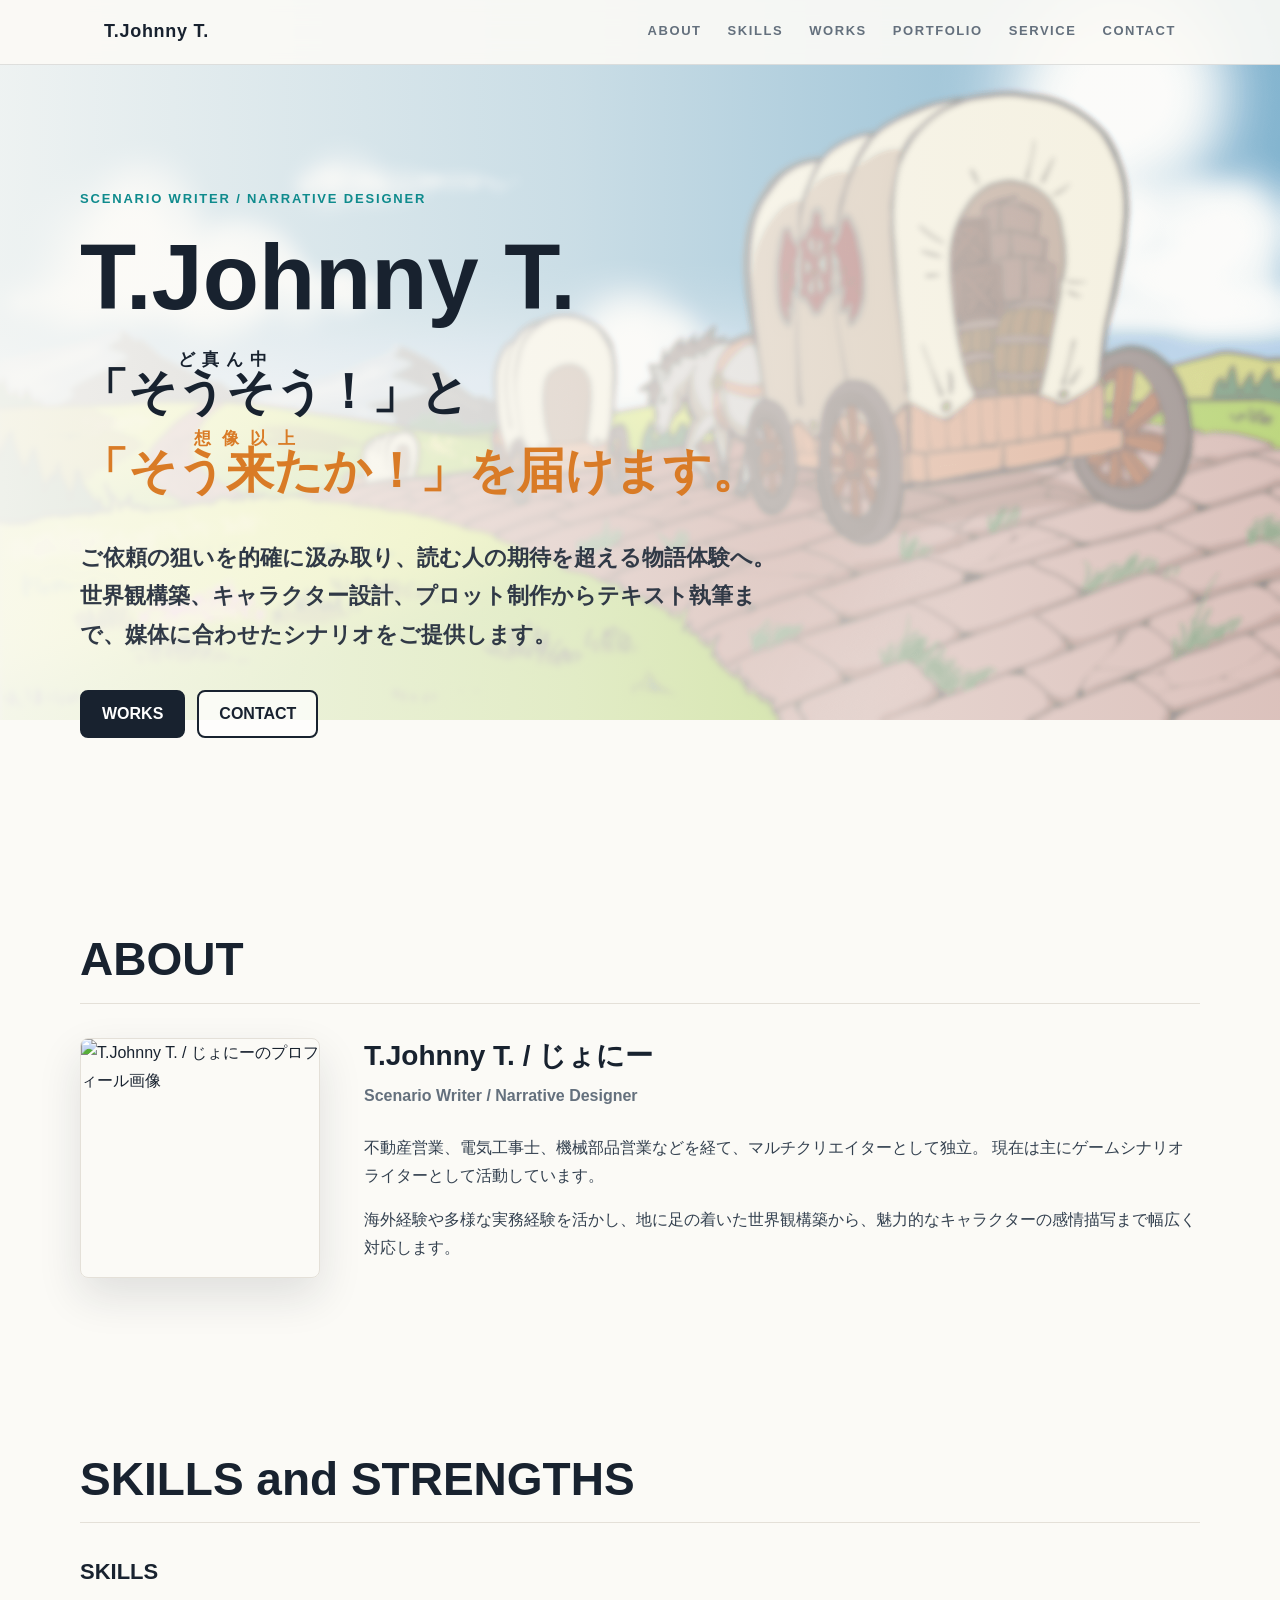
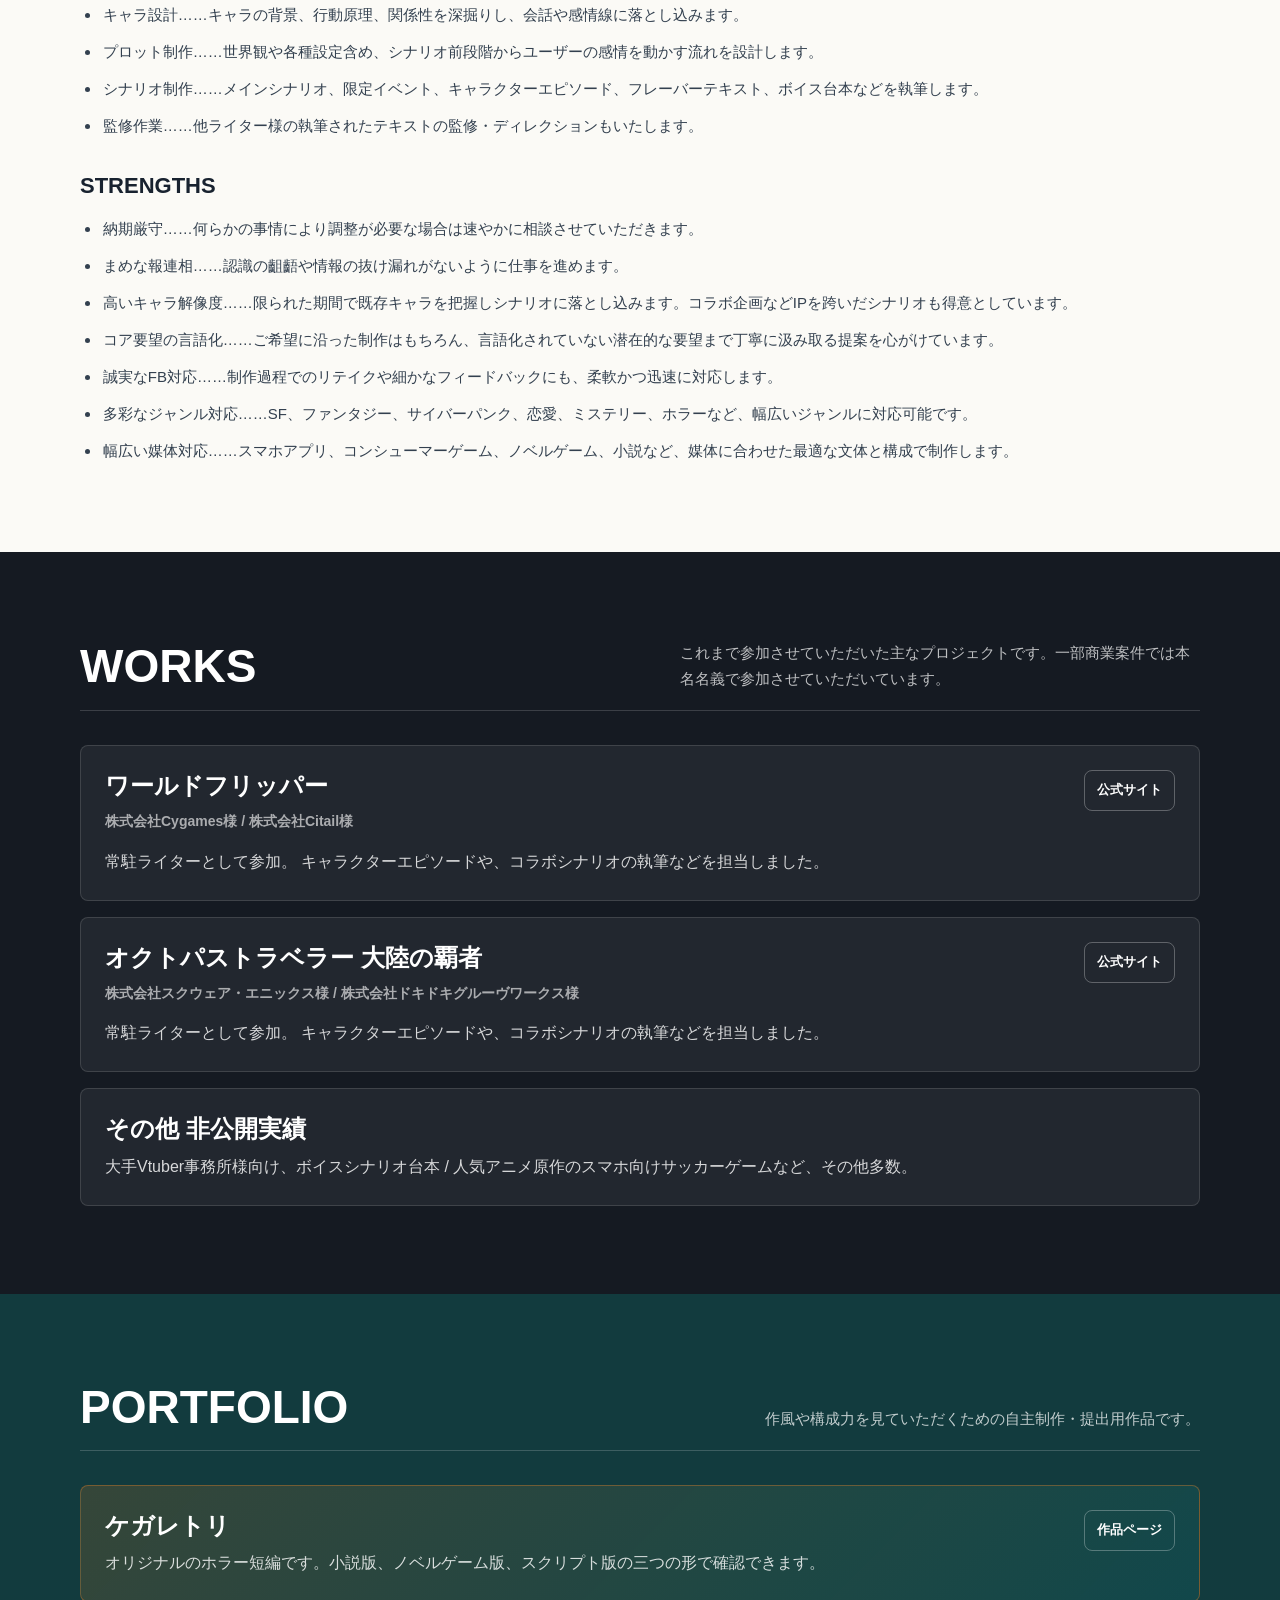
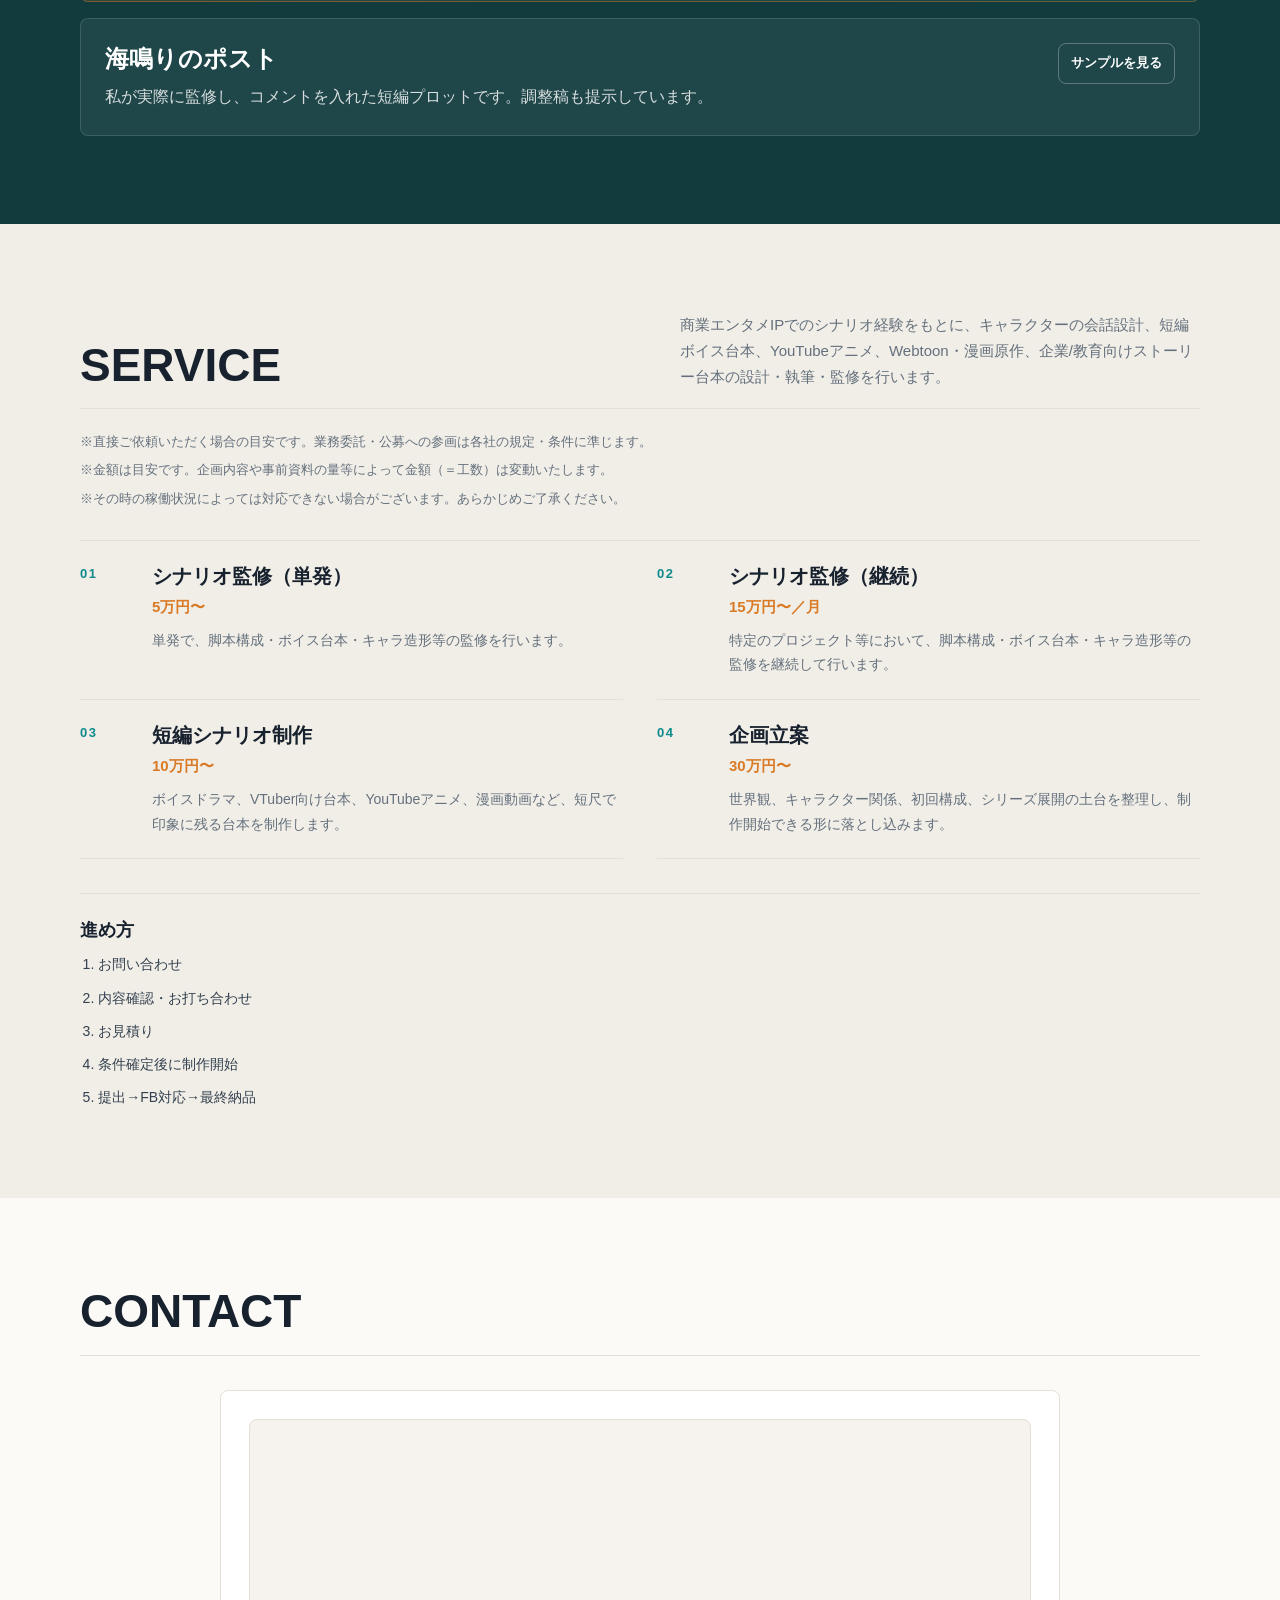
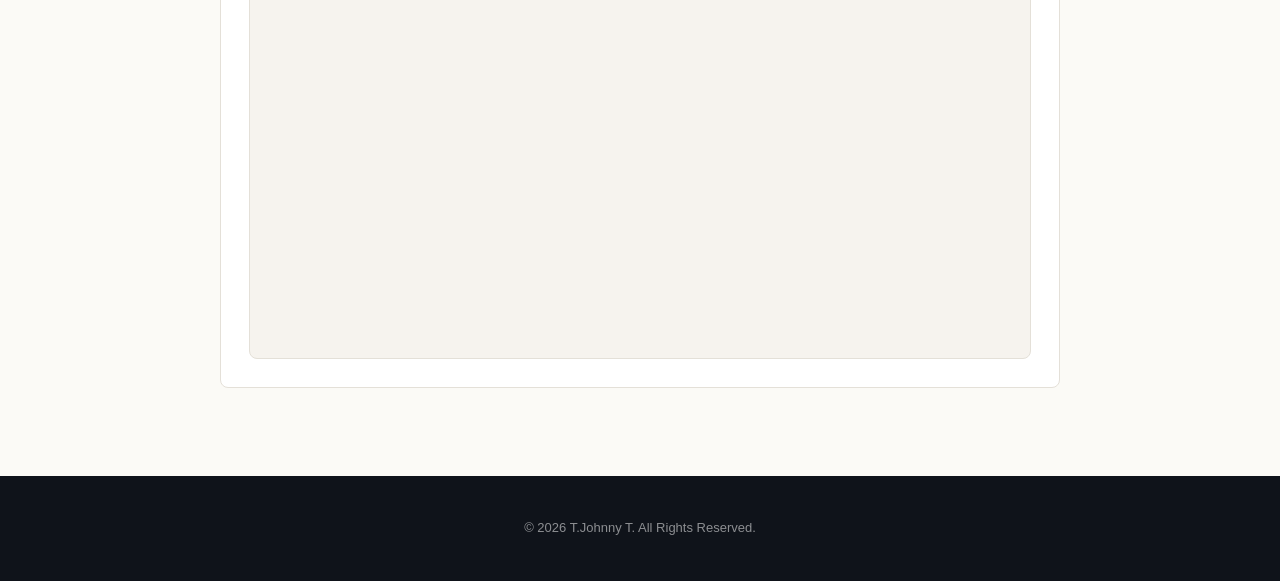
==== index.html @ d8bee116 "SERVICEに直接依頼向け価格である旨の注記を追加 Co-Authored-By: Claude Fable 5 <noreply@anthropic.com>" ====
<!DOCTYPE html>
<html lang="ja">
<head>
  <meta charset="UTF-8">
  <meta name="viewport" content="width=device-width, initial-scale=1.0">
  <meta name="description" content="T.Johnny T. / じょにーのシナリオ・物語制作ポートフォリオ。世界観構築、キャラクター設計、プロット制作からテキスト執筆まで、媒体に合わせたシナリオをご提供します。">
  <meta property="og:title" content="T.Johnny T. | Scenario & Story Portfolio">
  <meta property="og:description" content="世界観構築、キャラクター設計、プロット制作からテキスト執筆まで、媒体に合わせたシナリオをご提供します。">
  <meta property="og:type" content="website">
  <meta property="og:url" content="https://tak-johnny-t.github.io/my-portfolio/">
  <meta property="og:image" content="https://tak-johnny-t.github.io/my-portfolio/heroimage.png">
  <meta property="og:site_name" content="T.Johnny T. | Scenario & Story Portfolio">
  <meta name="twitter:card" content="summary_large_image">
  <title>T.Johnny T. | Scenario & Story Portfolio</title>
  <style>
    :root {
      --ink: #18222f;
      --muted: #64707d;
      --paper: #fbfaf6;
      --white: #ffffff;
      --amber: #d97b26;
      --teal: #0f8b8d;
      --line: #e4e0d8;
      --night: #151a22;
    }

    * {
      box-sizing: border-box;
    }

    html {
      scroll-behavior: smooth;
    }

    body {
      margin: 0;
      color: var(--ink);
      background: var(--paper);
      font-family: "Noto Sans JP", "Hiragino Kaku Gothic ProN", Meiryo, sans-serif;
      line-height: 1.75;
    }

    a {
      color: inherit;
      text-decoration: none;
    }

    img {
      max-width: 100%;
      display: block;
    }

    .site-header {
      position: fixed;
      inset: 0 0 auto;
      z-index: 20;
      background: rgba(251, 250, 246, .92);
      border-bottom: 1px solid rgba(24, 34, 47, .12);
      backdrop-filter: blur(12px);
    }

    .nav {
      max-width: 1120px;
      margin: 0 auto;
      padding: 16px 24px;
      display: flex;
      align-items: center;
      justify-content: space-between;
      gap: 24px;
    }

    .brand {
      font-weight: 800;
      letter-spacing: .04em;
      font-size: 18px;
    }

    .nav-links {
      display: flex;
      gap: 26px;
      font-size: 13px;
      font-weight: 800;
      letter-spacing: .12em;
    }

    .nav-links a {
      color: var(--muted);
    }

    .nav-links a:hover {
      color: var(--amber);
    }

    .hero {
      min-height: 94vh;
      display: flex;
      align-items: flex-end;
      justify-content: flex-start;
      position: relative;
      overflow: hidden;
      padding: 112px 24px clamp(72px, 12vh, 128px);
      background:
        linear-gradient(90deg, rgba(251, 250, 246, .94) 0%, rgba(251, 250, 246, .78) 45%, rgba(251, 250, 246, .46) 100%),
        url("hero-stonebreaker.png") center top / 100% auto no-repeat;
    }

    .hero::after {
      content: "";
      position: absolute;
      inset: auto 0 0;
      height: 90px;
      background: linear-gradient(180deg, rgba(251, 250, 246, 0), var(--paper));
    }

    .hero-inner {
      width: min(1120px, 100%);
      margin: 0 auto;
      z-index: 1;
    }

    .eyebrow {
      margin: 0 0 18px;
      color: var(--teal);
      font-weight: 800;
      letter-spacing: .14em;
      font-size: 13px;
      text-transform: uppercase;
    }

    h1 {
      margin: 0;
      max-width: 840px;
      font-size: clamp(42px, 8vw, 92px);
      line-height: 1.05;
      letter-spacing: 0;
      font-weight: 900;
    }

    .hero-catch {
      max-width: 900px;
      margin: 26px 0 0;
      font-size: clamp(26px, 4vw, 48px);
      line-height: 1.65;
      font-weight: 900;
      color: var(--ink);
    }

    .hero-catch .accent {
      color: var(--amber);
    }

    ruby {
      ruby-align: center;
    }

    rt {
      font-size: .35em;
      font-weight: 900;
      transform: translateY(-0.05em);
      letter-spacing: .42em;
      color: inherit;
    }

    .hero-catch .accent rt {
      letter-spacing: .66em;
    }
    .hero-copy {
      max-width: 720px;
      margin: 28px 0 0;
      font-size: clamp(17px, 2.2vw, 22px);
      color: #303946;
      font-weight: 600;
    }

    .hero-actions {
      display: flex;
      flex-wrap: wrap;
      gap: 12px;
      margin-top: 36px;
    }

    .button {
      display: inline-flex;
      align-items: center;
      justify-content: center;
      min-height: 48px;
      padding: 12px 20px;
      border-radius: 8px;
      border: 2px solid var(--ink);
      font-weight: 800;
      line-height: 1.2;
    }

    .button.primary {
      background: var(--ink);
      color: var(--white);
    }

    .button.secondary {
      background: rgba(255, 255, 255, .72);
      color: var(--ink);
    }

    section {
      padding: 88px 24px;
    }

    .section-inner {
      max-width: 1120px;
      margin: 0 auto;
    }

    .section-heading {
      display: flex;
      align-items: end;
      justify-content: space-between;
      gap: 24px;
      margin-bottom: 34px;
      border-bottom: 1px solid var(--line);
      padding-bottom: 18px;
      position: relative;
    }
h2 {
      margin: 0;
      font-size: clamp(30px, 4vw, 46px);
      line-height: 1.1;
      letter-spacing: 0;
      font-weight: 900;
    }

    .section-note {
      margin: 0;
      color: var(--muted);
      max-width: 520px;
      font-size: 15px;
    }

    .about-layout {
      display: grid;
      grid-template-columns: 240px 1fr;
      gap: 44px;
      align-items: start;
    }

    .portrait {
      aspect-ratio: 1;
      border-radius: 8px;
      overflow: hidden;
      border: 1px solid var(--line);
      box-shadow: 0 18px 44px rgba(24, 34, 47, .12);
    }

    .profile-name {
      margin: 0 0 8px;
      font-size: 28px;
      line-height: 1.3;
      font-weight: 900;
    }

    .alias {
      margin: 0 0 24px;
      color: var(--muted);
      font-weight: 700;
    }

    .profile-text {
      display: grid;
      gap: 16px;
      color: #33404f;
    }

    .profile-text p {
      margin: 0;
    }

    .small-note {
      margin-top: 20px;
      padding-left: 14px;
      border-left: 3px solid var(--teal);
      color: var(--muted);
      font-size: 14px;
    }

    .strengths {
      margin-top: 0;
    }

    .strengths + .strengths {
      margin-top: 32px;
    }

    .strengths h3 {
      margin: 0 0 14px;
      font-size: 22px;
      line-height: 1.35;
      font-weight: 900;
    }

    .strengths-list {
      display: grid;
      gap: 10px;
      margin: 0;
      padding-left: 1.3em;
      list-style: disc;
      color: #33404f;
    }

    .strengths-list li {
      padding-left: 2px;
      font-size: 15px;
      line-height: 1.8;
    }

    .service {
      background: #f1eee7;
    }

    .service-notes {
      display: grid;
      gap: 6px;
      margin: -12px 0 30px;
      color: var(--muted);
      font-size: 13px;
      line-height: 1.7;
    }

    .service-notes p {
      margin: 0;
    }

    .service-menu {
      display: grid;
      grid-template-columns: repeat(2, minmax(0, 1fr));
      gap: 0 34px;
      border-top: 1px solid var(--line);
    }

    .service-item {
      display: grid;
      grid-template-columns: 54px minmax(0, 1fr);
      gap: 18px;
      padding: 22px 0;
      border-bottom: 1px solid var(--line);
    }

    .service-number {
      color: var(--teal);
      font-size: 13px;
      font-weight: 900;
      letter-spacing: .12em;
    }

    .service-item h3 {
      margin: 0 0 4px;
      font-size: 20px;
      line-height: 1.35;
      letter-spacing: 0;
    }

    .service-price {
      margin: 0 0 8px;
      color: var(--amber);
      font-size: 15px;
      font-weight: 900;
    }

    .service-item p:last-child {
      margin: 0;
      color: var(--muted);
      font-size: 14px;
      line-height: 1.75;
    }

    .service-flow-block {
      margin-top: 34px;
      border-top: 1px solid var(--line);
      padding-top: 24px;
    }

    .service-flow-block h3 {
      margin: 0 0 10px;
      font-size: 18px;
      line-height: 1.35;
    }

    .service-flow {
      display: grid;
      gap: 8px;
      margin: 0;
      padding-left: 1.3em;
      color: #33404f;
      font-size: 14px;
      line-height: 1.8;
    }

    .works {
      background: var(--night);
      color: var(--white);
    }

    .works .section-heading {
      border-color: rgba(255, 255, 255, .16);
    }

    .works .section-note {
      color: rgba(255, 255, 255, .72);
    }

    .portfolio {
      background: #123b3e;
      color: var(--white);
    }

    .portfolio .section-heading {
      border-color: rgba(255, 255, 255, .18);
    }

    .portfolio .section-note {
      color: rgba(255, 255, 255, .74);
    }

    .work-list {
      display: grid;
      gap: 16px;
    }

    .work-item {
      display: grid;
      grid-template-columns: 1fr auto;
      gap: 20px;
      padding: 24px;
      border-radius: 8px;
      background: rgba(255, 255, 255, .06);
      border: 1px solid rgba(255, 255, 255, .13);
    }

    .work-item.featured {
      background: linear-gradient(135deg, rgba(217, 123, 38, .18), rgba(15, 139, 141, .16));
      border-color: rgba(217, 123, 38, .42);
    }

    .work-title {
      margin: 0 0 8px;
      font-size: 24px;
      line-height: 1.3;
    }

    .work-meta {
      margin: 0 0 14px;
      color: rgba(255, 255, 255, .62);
      font-size: 14px;
      font-weight: 700;
    }

    .work-desc {
      margin: 0;
      color: rgba(255, 255, 255, .82);
    }

    .external {
      align-self: start;
      white-space: nowrap;
      color: var(--white);
      border: 1px solid rgba(255, 255, 255, .28);
      border-radius: 8px;
      padding: 8px 12px;
      font-size: 13px;
      font-weight: 800;
    }

    .external:hover {
      background: var(--amber);
      border-color: var(--amber);
    }

    .contact-copy {
      max-width: 760px;
      margin: 0 auto 28px;
      color: #33404f;
      text-align: center;
    }

    .contact-panel {
      max-width: 840px;
      margin: 0 auto;
      padding: 28px;
      background: var(--white);
      border: 1px solid var(--line);
      border-radius: 8px;
    }

    .contact-panel h3 {
      margin: 0 0 12px;
      font-size: 22px;
    }

    .contact-panel p {
      margin: 0 0 18px;
      color: var(--muted);
    }

    .form-box {
      width: 100%;
      height: 540px;
      border: 1px solid var(--line);
      border-radius: 8px;
      overflow: hidden;
      background: #f6f3ee;
    }

    iframe {
      width: 100%;
      height: 100%;
      border: 0;
    }

    footer {
      padding: 28px 24px;
      background: #0f131a;
      color: rgba(255, 255, 255, .52);
      text-align: center;
      font-size: 13px;
    }

    @media (max-width: 820px) {
      .nav-links {
        display: none;
      }

      .hero {
        min-height: 88vh;
        padding-bottom: 56px;
        background:
          linear-gradient(180deg, rgba(251, 250, 246, .95) 0%, rgba(251, 250, 246, .82) 58%, rgba(251, 250, 246, .62) 100%),
          url("hero-stonebreaker.png") center top / 100% auto no-repeat;
      }

      .section-heading,
      .about-layout {
        display: block;
      }

      .section-note {
        margin-top: 12px;
      }

      .portrait {
        width: min(220px, 100%);
        margin-bottom: 28px;
      }

      .service-menu {
        grid-template-columns: 1fr;
      }

      .work-item {
        grid-template-columns: 1fr;
      }
.external {
        width: max-content;
      }
    }
  </style>
</head>
<body>
  <header class="site-header">
    <div class="nav">
      <a class="brand" href="#">T.Johnny T.</a>
      <nav class="nav-links" aria-label="Primary navigation">
        <a href="#about">ABOUT</a>
        <a href="#skills">SKILLS</a>
        <a href="#works">WORKS</a>
        <a href="#portfolio">PORTFOLIO</a>
        <a href="#service">SERVICE</a>
        <a href="#contact">CONTACT</a>
      </nav>
    </div>
  </header>

  <main>
    <section class="hero">
      <div class="hero-inner">
        <p class="eyebrow">Scenario Writer / Narrative Designer</p>
        <h1>T.Johnny T.</h1>
        <p class="hero-catch">
          「<ruby>そうそう<rt>ど真ん中</rt></ruby>！」と<br>
          <span class="accent">「<ruby>そう来たか<rt>想像以上</rt></ruby>！」を届けます。</span>
        </p>
        <p class="hero-copy">
          ご依頼の狙いを的確に汲み取り、読む人の期待を超える物語体験へ。<br>
          世界観構築、キャラクター設計、プロット制作からテキスト執筆まで、媒体に合わせたシナリオをご提供します。
        </p>
        <div class="hero-actions">
          <a class="button primary" href="#works">WORKS</a>
          <a class="button secondary" href="#contact">CONTACT</a>
        </div>
      </div>
    </section>

    <section id="about">
      <div class="section-inner">
        <div class="section-heading">
          <h2>ABOUT</h2>

        </div>

        <div class="about-layout">
          <div class="portrait">
            <img src="myimage.png?v=20260607-snsicon" alt="T.Johnny T. / じょにーのプロフィール画像">
          </div>
          <div>
            <h3 class="profile-name">T.Johnny T. / じょにー</h3>
            <p class="alias">Scenario Writer / Narrative Designer</p>
            <div class="profile-text">
              <p>
                不動産営業、電気工事士、機械部品営業などを経て、マルチクリエイターとして独立。
                現在は主にゲームシナリオライターとして活動しています。
              </p>
              <p>
                海外経験や多様な実務経験を活かし、地に足の着いた世界観構築から、魅力的なキャラクターの感情描写まで幅広く対応します。
              </p>
            </div>
          </div>
        </div>
      </div>
    </section>

    <section id="skills">
      <div class="section-inner">
        <div class="section-heading">
          <h2>SKILLS and STRENGTHS</h2>

        </div>

        <div class="strengths">
          <h3>SKILLS</h3>
          <ul class="strengths-list">
            <li>キャラ設計……キャラの背景、行動原理、関係性を深掘りし、会話や感情線に落とし込みます。</li>
            <li>プロット制作……世界観や各種設定含め、シナリオ前段階からユーザーの感情を動かす流れを設計します。</li>
            <li>シナリオ制作……メインシナリオ、限定イベント、キャラクターエピソード、フレーバーテキスト、ボイス台本などを執筆します。</li>
            <li>監修作業……他ライター様の執筆されたテキストの監修・ディレクションもいたします。</li>
          </ul>
        </div>

        <div class="strengths">
          <h3>STRENGTHS</h3>
          <ul class="strengths-list">
            <li>納期厳守……何らかの事情により調整が必要な場合は速やかに相談させていただきます。</li>
            <li>まめな報連相……認識の齟齬や情報の抜け漏れがないように仕事を進めます。</li>
            <li>高いキャラ解像度……限られた期間で既存キャラを把握しシナリオに落とし込みます。コラボ企画などIPを跨いだシナリオも得意としています。</li>
            <li>コア要望の言語化……ご希望に沿った制作はもちろん、言語化されていない潜在的な要望まで丁寧に汲み取る提案を心がけています。</li>
            <li>誠実なFB対応……制作過程でのリテイクや細かなフィードバックにも、柔軟かつ迅速に対応します。</li>
            <li>多彩なジャンル対応……SF、ファンタジー、サイバーパンク、恋愛、ミステリー、ホラーなど、幅広いジャンルに対応可能です。</li>
            <li>幅広い媒体対応……スマホアプリ、コンシューマーゲーム、ノベルゲーム、小説など、媒体に合わせた最適な文体と構成で制作します。</li>
          </ul>
        </div>
      </div>
    </section>

    <section id="works" class="works">
      <div class="section-inner">
        <div class="section-heading">
          <h2>WORKS</h2>
          <p class="section-note">これまで参加させていただいた主なプロジェクトです。一部商業案件では本名名義で参加させていただいています。</p>
        </div>

        <div class="work-list">
          <article class="work-item">
            <div>
              <h3 class="work-title">ワールドフリッパー</h3>
              <p class="work-meta">株式会社Cygames様 / 株式会社Citail様</p>
              <p class="work-desc">
                常駐ライターとして参加。
                キャラクターエピソードや、コラボシナリオの執筆などを担当しました。
              </p>
            </div>
            <a class="external" href="https://worldflipper.jp/" target="_blank" rel="noopener noreferrer">公式サイト</a>
          </article>

          <article class="work-item">
            <div>
              <h3 class="work-title">オクトパストラベラー 大陸の覇者</h3>
              <p class="work-meta">株式会社スクウェア・エニックス様 / 株式会社ドキドキグルーヴワークス様</p>
              <p class="work-desc">
                常駐ライターとして参加。
                キャラクターエピソードや、コラボシナリオの執筆などを担当しました。
              </p>
            </div>
            <a class="external" href="https://www.jp.square-enix.com/octopathtraveler_SP/" target="_blank" rel="noopener noreferrer">公式サイト</a>
          </article>

          <article class="work-item">
            <div>
              <h3 class="work-title">その他 非公開実績</h3>
              <p class="work-desc">
                大手Vtuber事務所様向け、ボイスシナリオ台本 / 人気アニメ原作のスマホ向けサッカーゲームなど、その他多数。
              </p>
            </div>
          </article>
        </div>
      </div>
    </section>

    <section id="portfolio" class="portfolio">
      <div class="section-inner">
        <div class="section-heading">
          <h2>PORTFOLIO</h2>
          <p class="section-note">作風や構成力を見ていただくための自主制作・提出用作品です。</p>
        </div>

        <div class="work-list">
          <article class="work-item featured">
            <div>
              <h3 class="work-title">ケガレトリ</h3>
              <p class="work-desc">
                オリジナルのホラー短編です。小説版、ノベルゲーム版、スクリプト版の三つの形で確認できます。
              </p>
            </div>
            <a class="external" href="kegaretori.html">作品ページ</a>
          </article>

          <article class="work-item">
            <div>
              <h3 class="work-title">海鳴りのポスト</h3>
              <p class="work-desc">
                私が実際に監修し、コメントを入れた短編プロットです。調整稿も提示しています。
              </p>
            </div>
            <a class="external" href="short-plot-review.html">サンプルを見る</a>
          </article>
        </div>
      </div>
    </section>

    <section id="service" class="service">
      <div class="section-inner">
        <div class="section-heading">
          <h2>SERVICE</h2>
          <p class="section-note">商業エンタメIPでのシナリオ経験をもとに、キャラクターの会話設計、短編ボイス台本、YouTubeアニメ、Webtoon・漫画原作、企業/教育向けストーリー台本の設計・執筆・監修を行います。</p>
        </div>

        <div class="service-notes">
          <p>※直接ご依頼いただく場合の目安です。業務委託・公募への参画は各社の規定・条件に準じます。</p>
          <p>※金額は目安です。企画内容や事前資料の量等によって金額（＝工数）は変動いたします。</p>
          <p>※その時の稼働状況によっては対応できない場合がございます。あらかじめご了承ください。</p>
        </div>

        <div class="service-menu" aria-label="Service menu">
          <article class="service-item">
            <span class="service-number">01</span>
            <div>
              <h3>シナリオ監修（単発）</h3>
              <p class="service-price">5万円〜</p>
              <p>単発で、脚本構成・ボイス台本・キャラ造形等の監修を行います。</p>
            </div>
          </article>

          <article class="service-item">
            <span class="service-number">02</span>
            <div>
              <h3>シナリオ監修（継続）</h3>
              <p class="service-price">15万円〜／月</p>
              <p>特定のプロジェクト等において、脚本構成・ボイス台本・キャラ造形等の監修を継続して行います。</p>
            </div>
          </article>

          <article class="service-item">
            <span class="service-number">03</span>
            <div>
              <h3>短編シナリオ制作</h3>
              <p class="service-price">10万円〜</p>
              <p>ボイスドラマ、VTuber向け台本、YouTubeアニメ、漫画動画など、短尺で印象に残る台本を制作します。</p>
            </div>
          </article>

          <article class="service-item">
            <span class="service-number">04</span>
            <div>
              <h3>企画立案</h3>
              <p class="service-price">30万円〜</p>
              <p>世界観、キャラクター関係、初回構成、シリーズ展開の土台を整理し、制作開始できる形に落とし込みます。</p>
            </div>
          </article>
        </div>

        <div class="service-flow-block">
          <h3>進め方</h3>
          <ol class="service-flow">
            <li>お問い合わせ</li>
            <li>内容確認・お打ち合わせ</li>
            <li>お見積り</li>
            <li>条件確定後に制作開始</li>
            <li>提出→FB対応→最終納品</li>
          </ol>
        </div>
      </div>
    </section>

    <section id="contact">
      <div class="section-inner">
        <div class="section-heading">
          <h2>CONTACT</h2>
        </div>

        <div class="contact-panel">
          <div class="form-box">
            <iframe
              src="https://docs.google.com/forms/d/e/1FAIpQLSeui29FGyXYhR1Mo0TonZezHwBSDz85p7EAmpCHDQXueDoqeA/viewform?embedded=true"
              title="Contact form">
              Loading...
            </iframe>
          </div>
        </div>
      </div>
    </section>
  </main>

  <footer>
    <p>&copy; 2026 T.Johnny T. All Rights Reserved.</p>
  </footer>
</body>
</html>
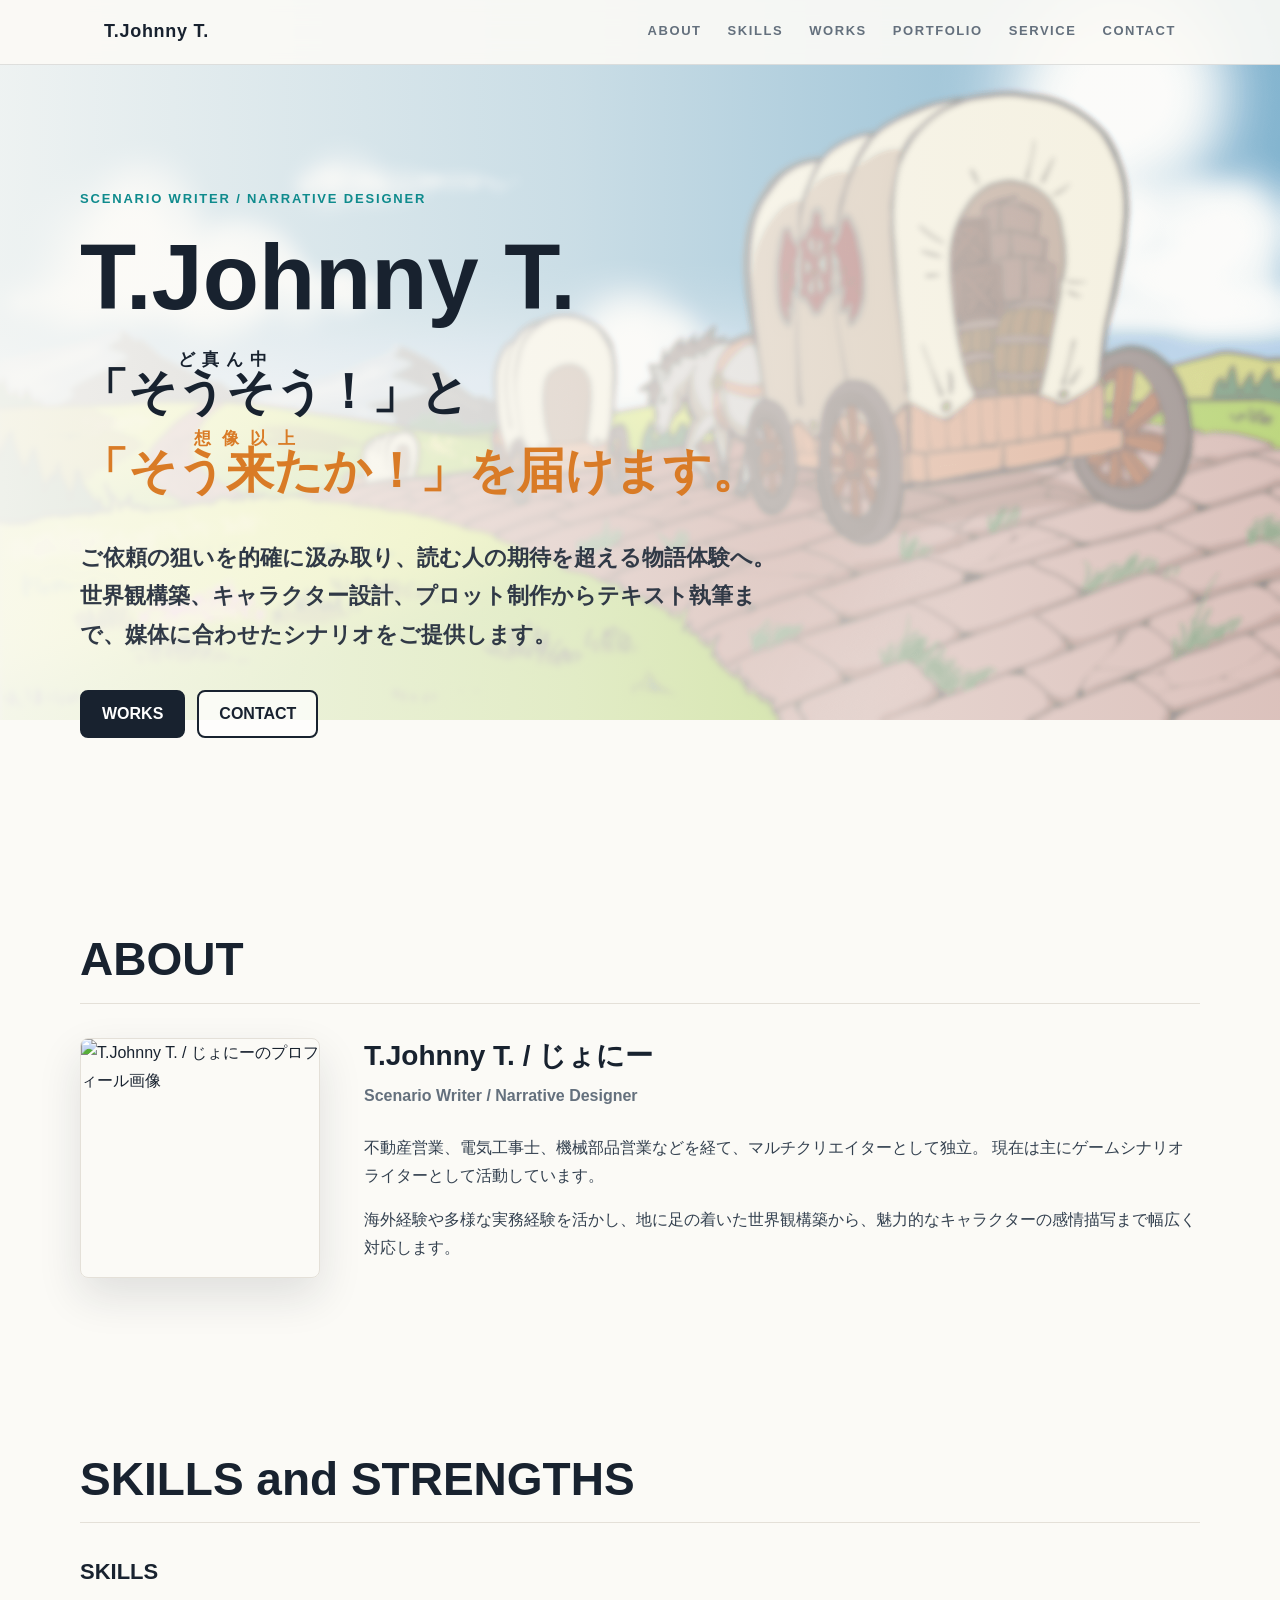
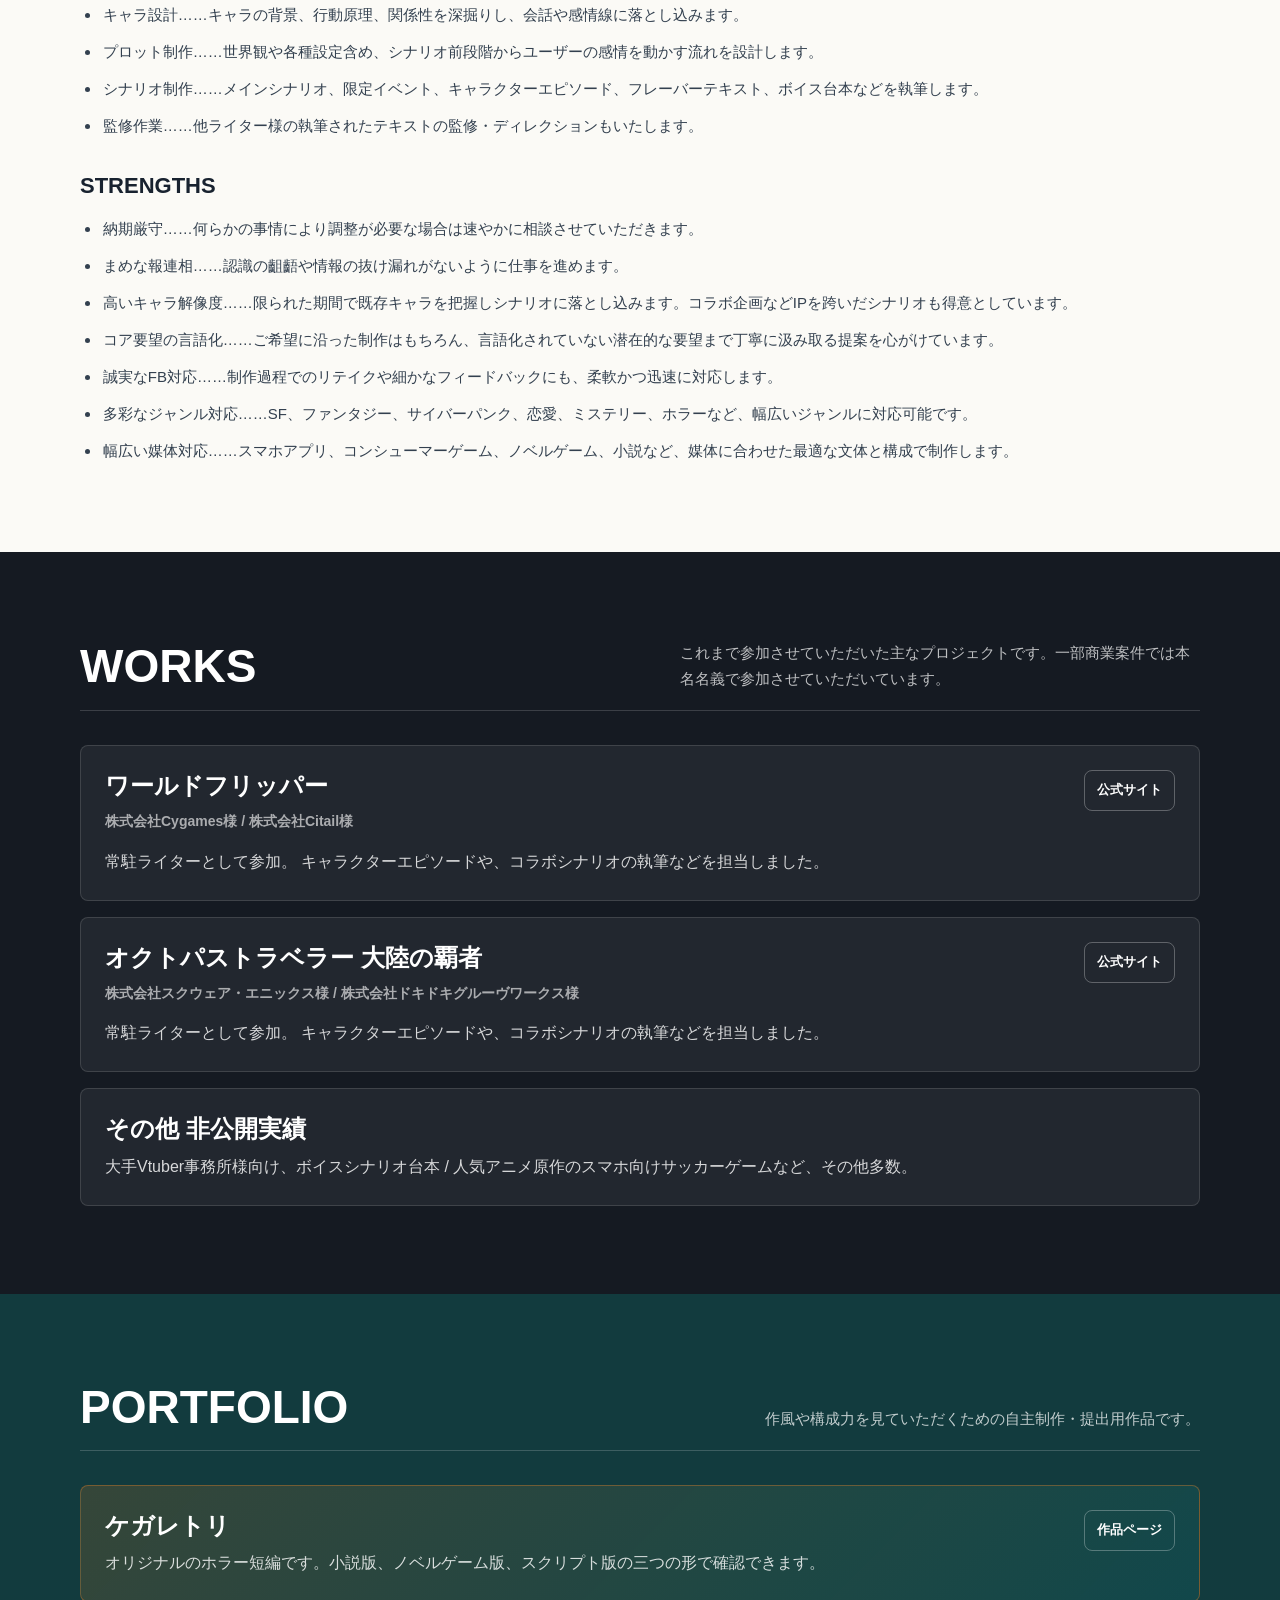
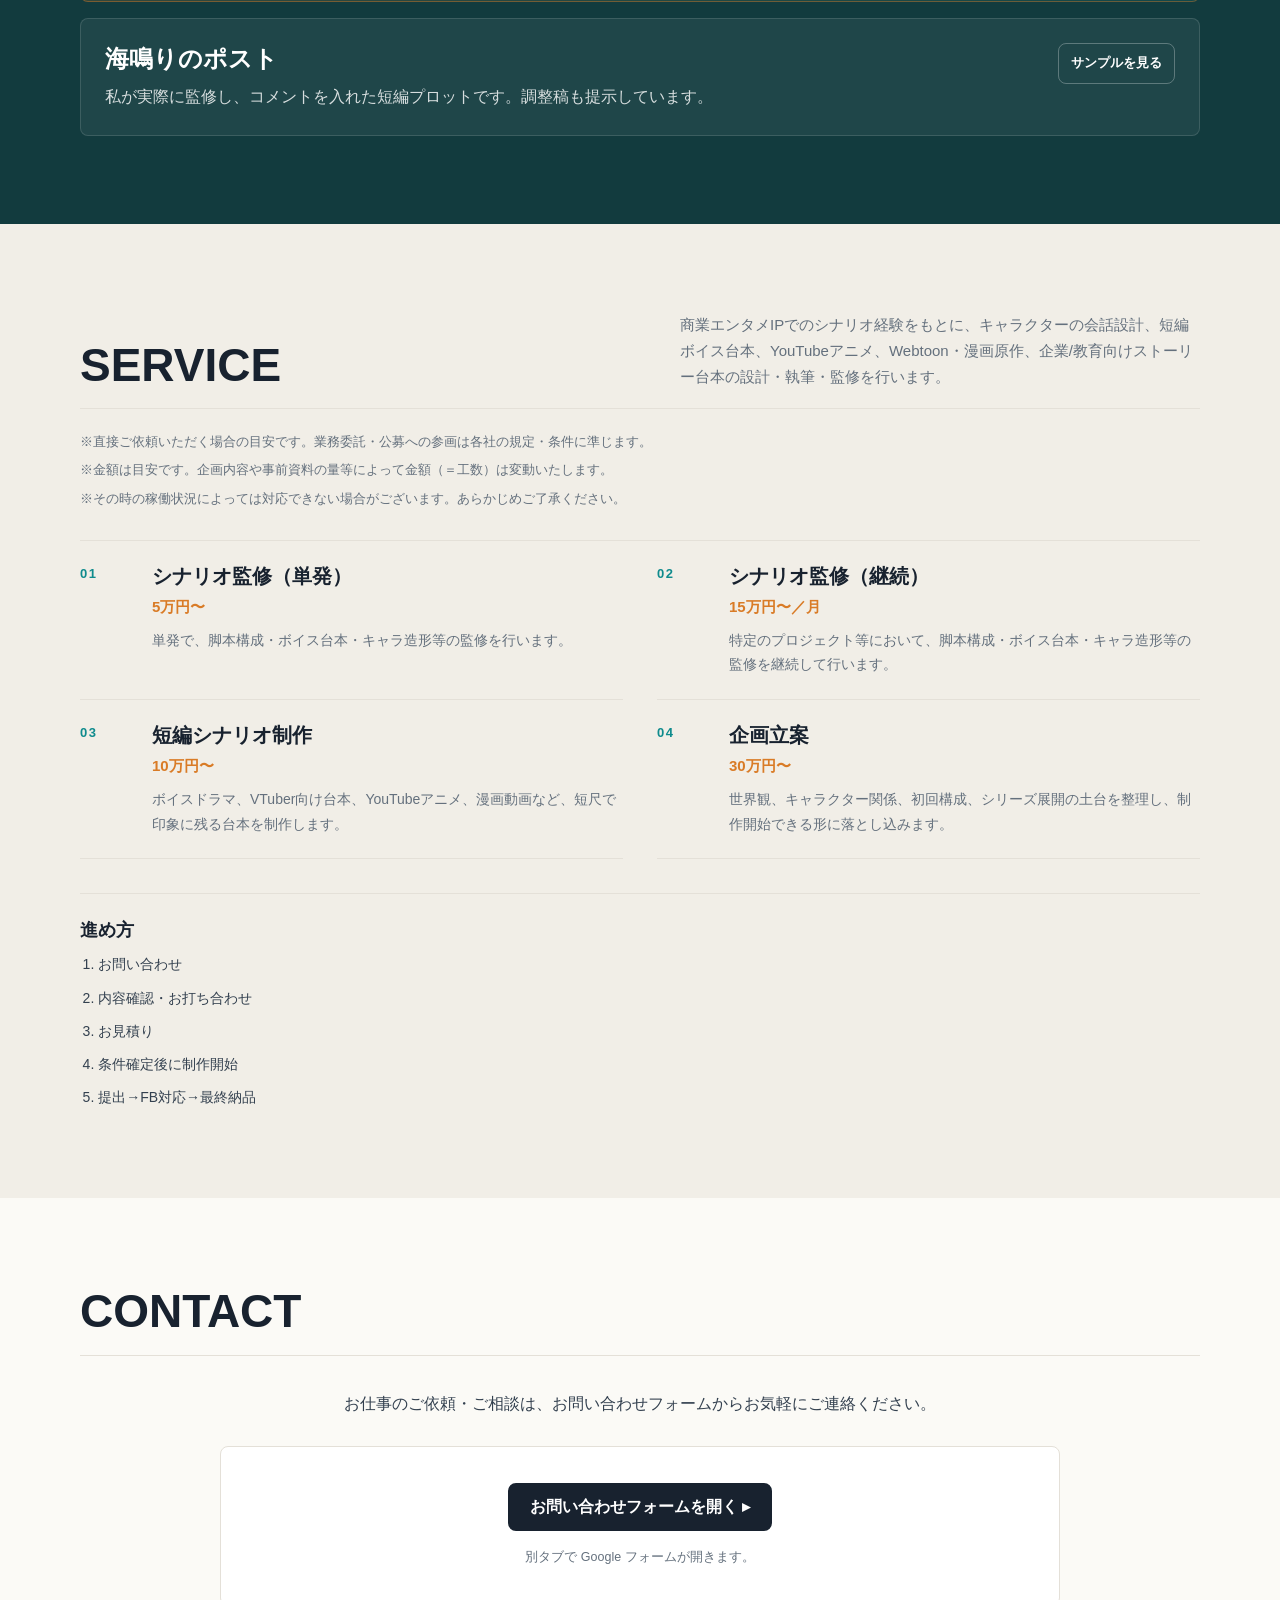
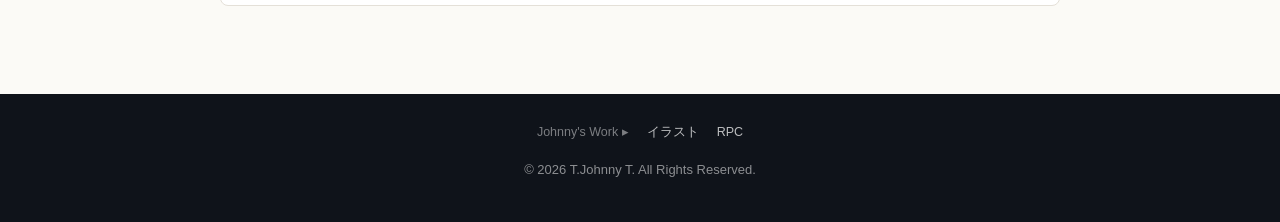
==== commit fb7d10f8: "フッター文言を3サイト共通化し、問い合わせフォームを別タブ導線に変更 ・Johnny's Work ▸ イラスト／RPC の表記に統一 ・CONTACTのGoogleフォーム埋め込みiframeを廃止" ====
--- a/index.html
+++ b/index.html
@@ -499,19 +499,17 @@
       color: var(--muted);
     }
 
-    .form-box {
-      width: 100%;
-      height: 540px;
-      border: 1px solid var(--line);
-      border-radius: 8px;
-      overflow: hidden;
-      background: #f6f3ee;
-    }
-
-    iframe {
-      width: 100%;
-      height: 100%;
-      border: 0;
+    /* 問い合わせフォームは埋め込みをやめ、別タブで開く導線にした */
+    .contact-cta {
+      text-align: center;
+      padding: 36px 28px;
+    }
+
+    /* .contact-panel p の指定に負けないよう2クラスで当てる */
+    .contact-cta .contact-note {
+      margin: 16px 0 0;
+      font-size: 12.5px;
+      color: var(--muted);
     }
 
     footer {
@@ -520,6 +518,31 @@
       color: rgba(255, 255, 255, .52);
       text-align: center;
       font-size: 13px;
+    }
+
+    .ft-sister {
+      display: flex;
+      flex-wrap: wrap;
+      gap: 18px;
+      justify-content: center;
+      margin: 0 0 14px;
+      font-size: 12.5px;
+    }
+
+    .ft-label {
+      color: rgba(255, 255, 255, .45);
+    }
+
+    .ft-sister a {
+      color: rgba(255, 255, 255, .72);
+      text-decoration: none;
+      border-bottom: 1px solid transparent;
+      transition: .2s;
+    }
+
+    .ft-sister a:hover {
+      color: var(--teal);
+      border-color: var(--teal);
     }
 
     @media (max-width: 820px) {
@@ -802,20 +825,25 @@
           <h2>CONTACT</h2>
         </div>
 
-        <div class="contact-panel">
-          <div class="form-box">
-            <iframe
-              src="https://docs.google.com/forms/d/e/1FAIpQLSeui29FGyXYhR1Mo0TonZezHwBSDz85p7EAmpCHDQXueDoqeA/viewform?embedded=true"
-              title="Contact form">
-              Loading...
-            </iframe>
-          </div>
+        <p class="contact-copy">
+          お仕事のご依頼・ご相談は、お問い合わせフォームからお気軽にご連絡ください。
+        </p>
+        <div class="contact-panel contact-cta">
+          <a class="button primary"
+             href="https://docs.google.com/forms/d/e/1FAIpQLSeui29FGyXYhR1Mo0TonZezHwBSDz85p7EAmpCHDQXueDoqeA/viewform"
+             target="_blank" rel="noopener">お問い合わせフォームを開く ▸</a>
+          <p class="contact-note">別タブで Google フォームが開きます。</p>
         </div>
       </div>
     </section>
   </main>
 
   <footer>
+    <p class="ft-sister">
+      <span class="ft-label">Johnny's Work ▸</span>
+      <a href="https://tak-johnny-t.github.io/illust/" target="_blank" rel="noopener">イラスト</a>
+      <a href="https://tak-johnny-t.github.io/rollplayingcomics/" target="_blank" rel="noopener">RPC</a>
+    </p>
     <p>&copy; 2026 T.Johnny T. All Rights Reserved.</p>
   </footer>
 </body>
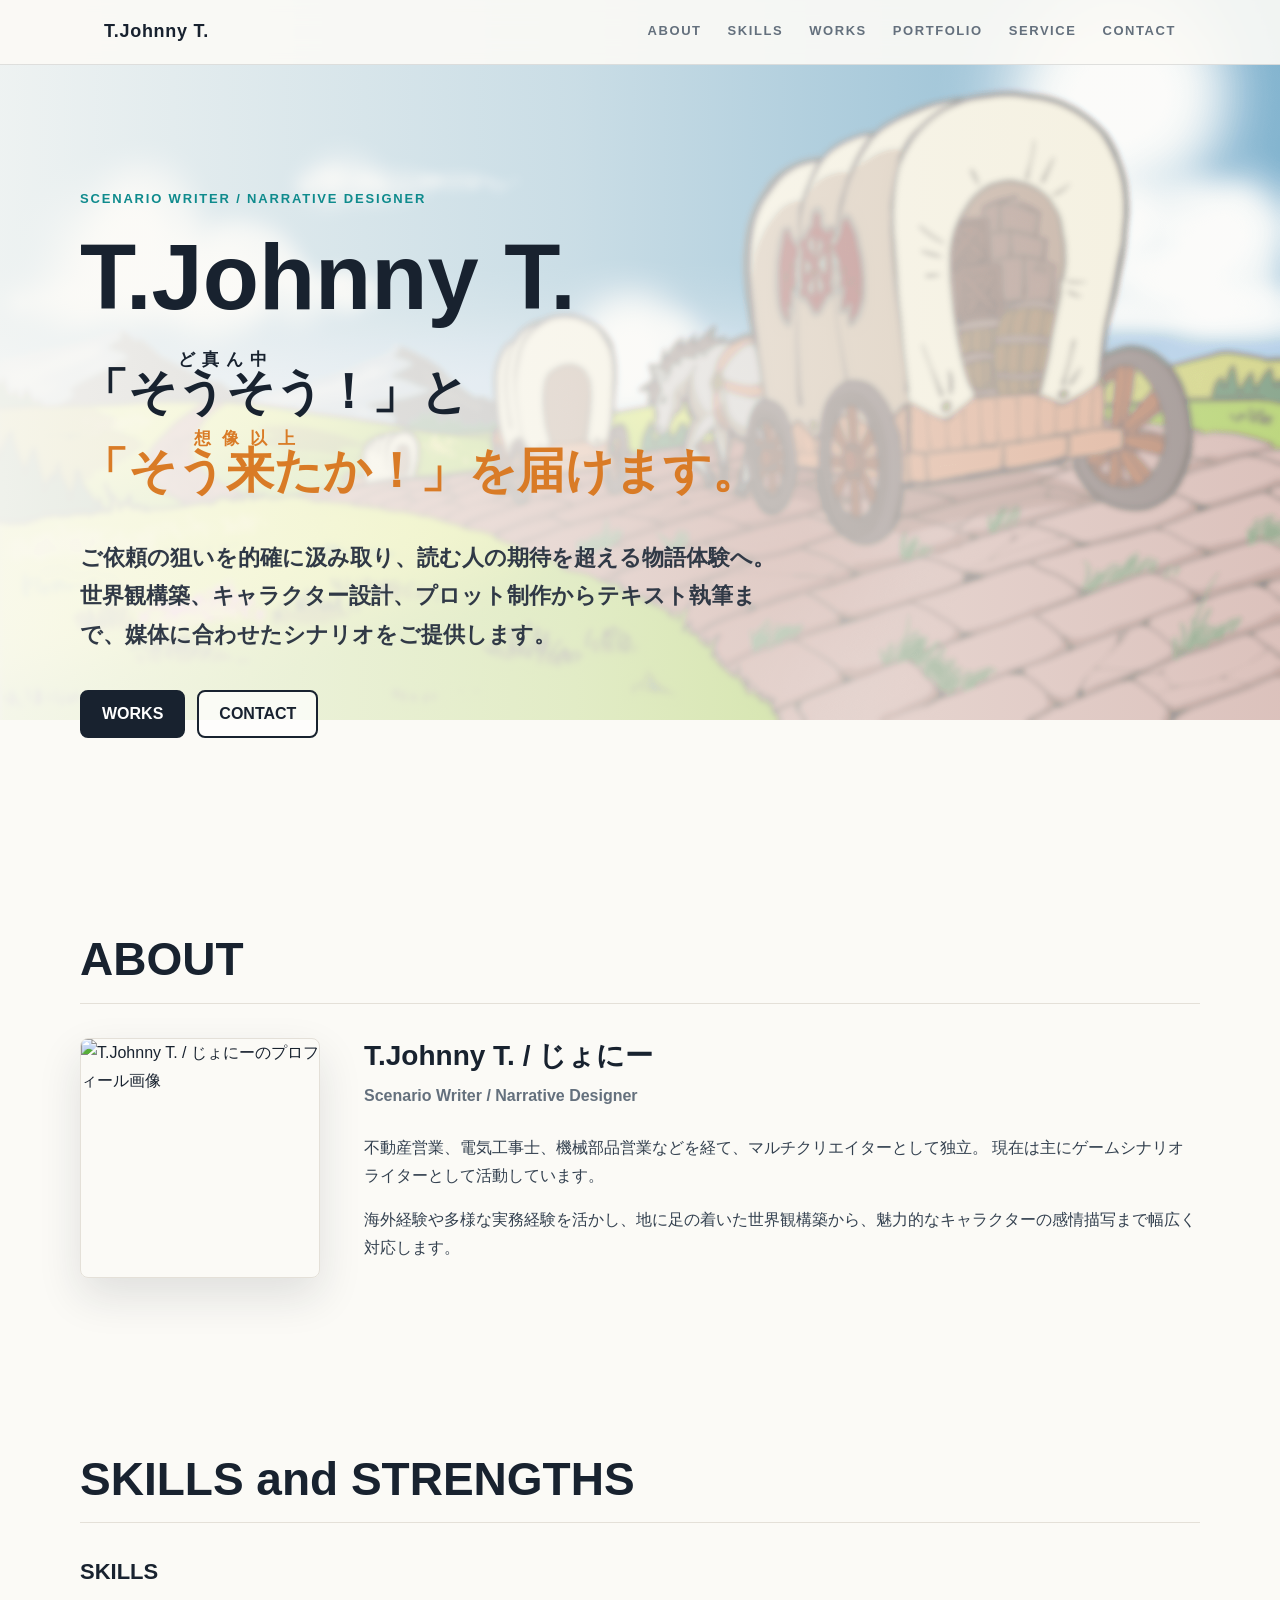
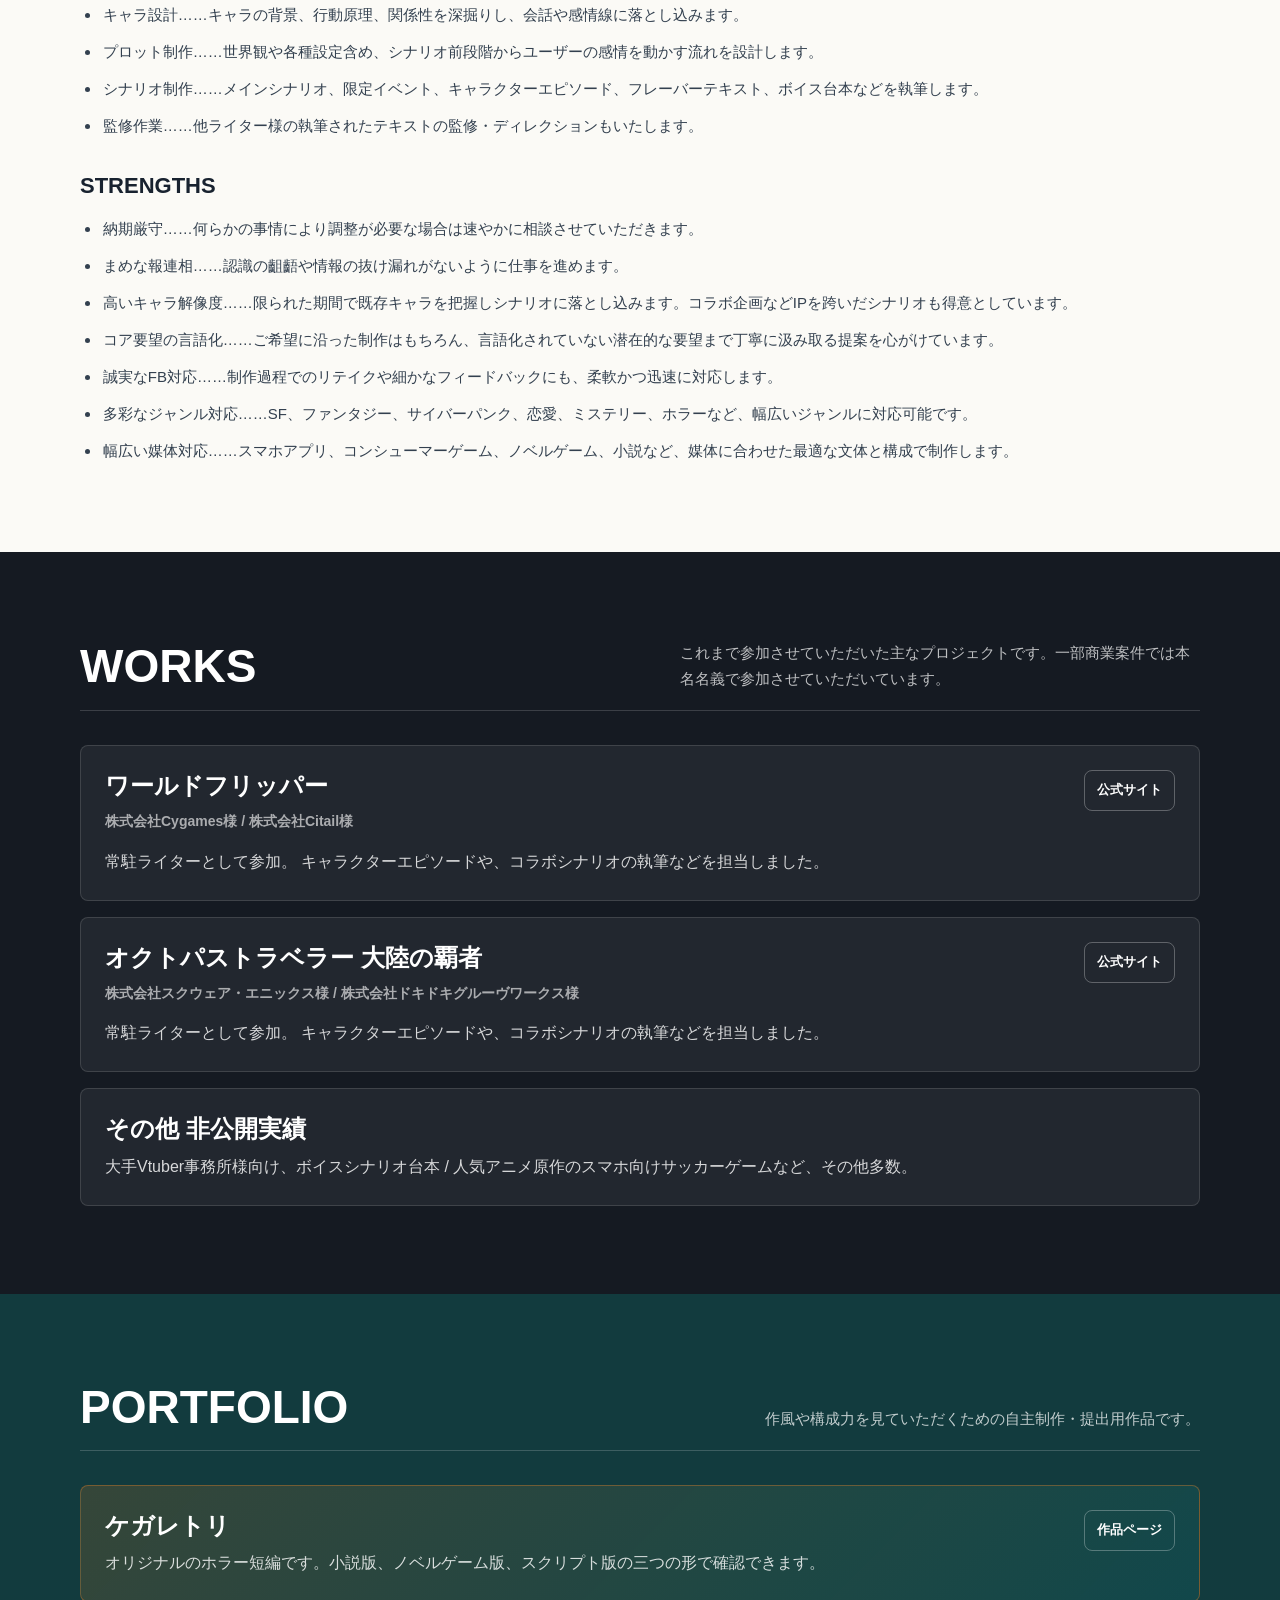
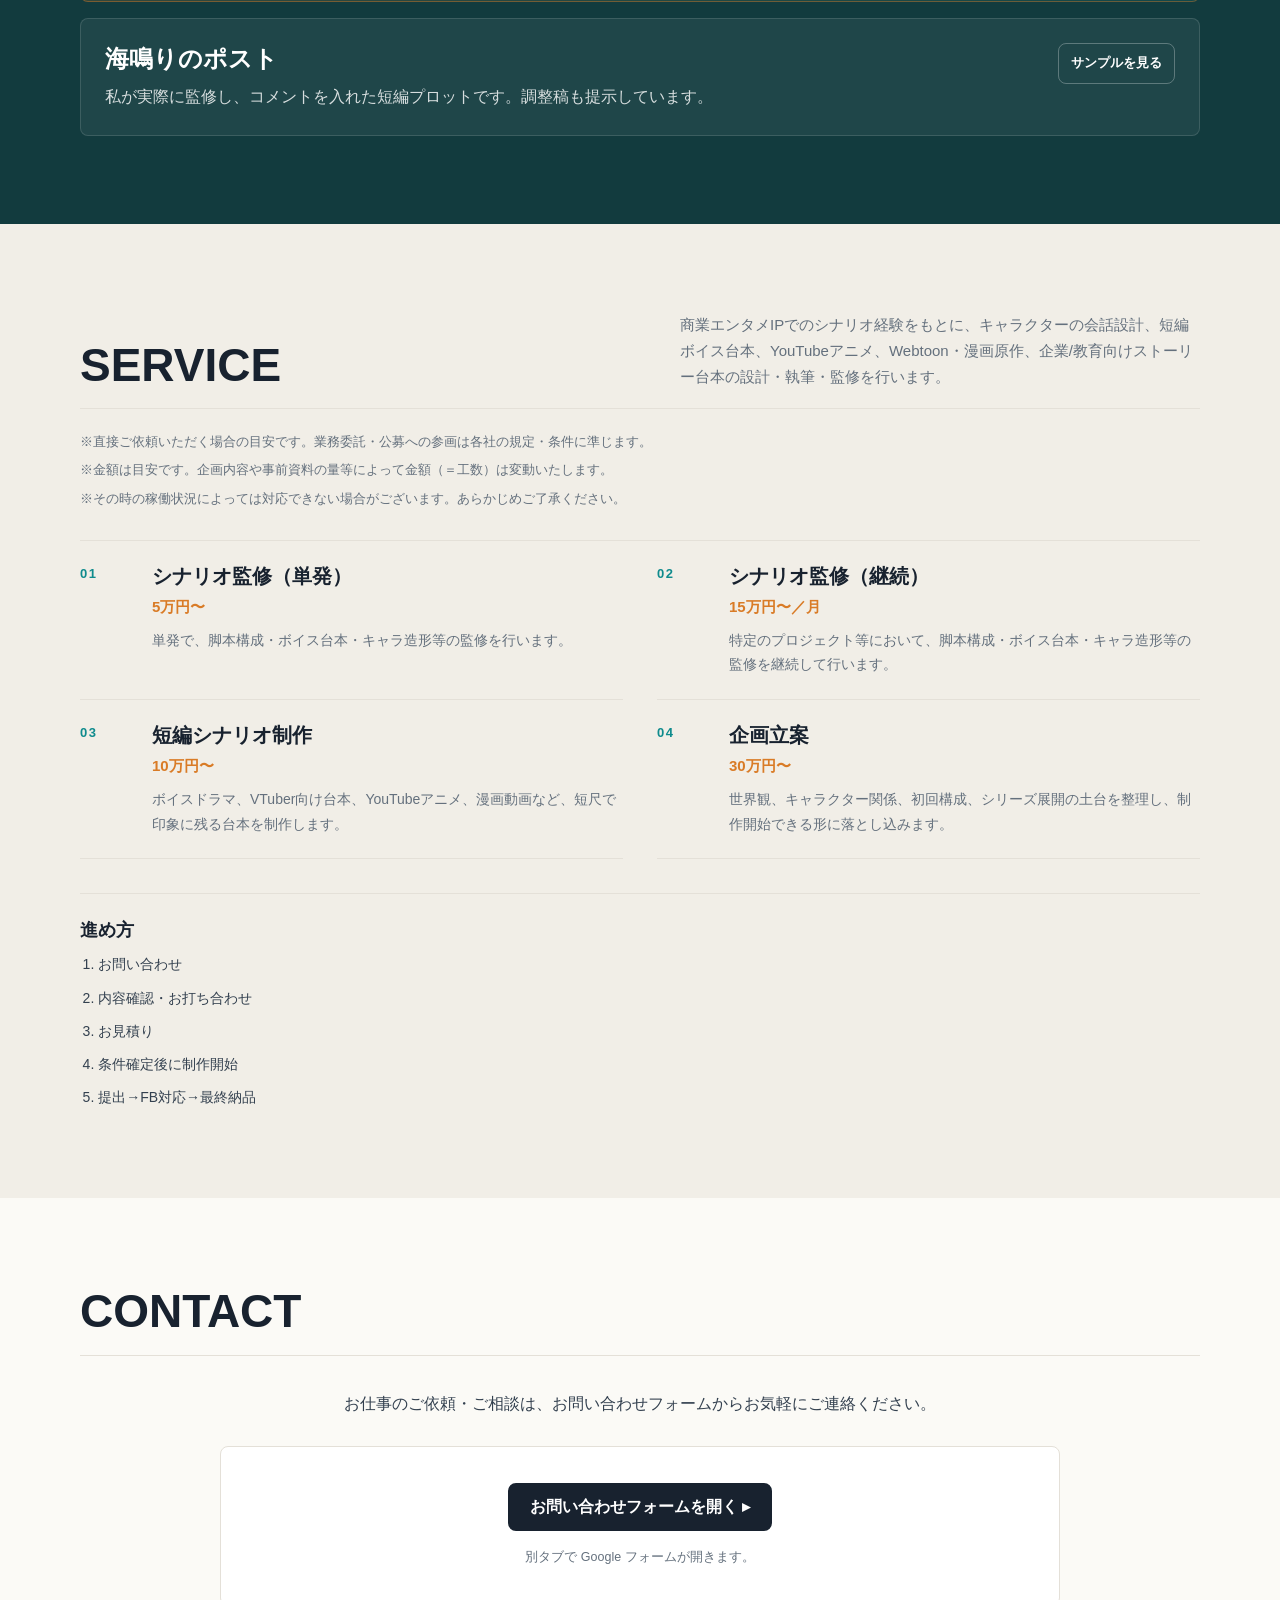
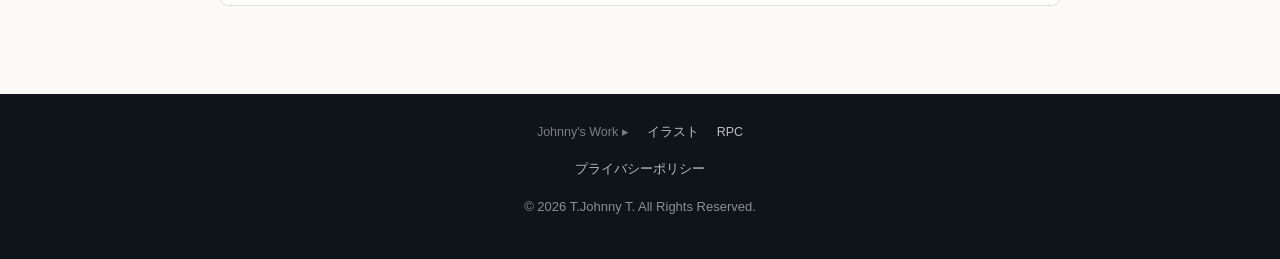
==== commit 163bd417: "フッターにプライバシーポリシーへのリンクを追加 ・3サイト共通のポリシー（RPCサイトに設置）へリンク  Co-Authored-By: Claude Opus 4.8 <noreply@anthro" ====
--- a/index.html
+++ b/index.html
@@ -844,6 +844,10 @@
       <a href="https://tak-johnny-t.github.io/illust/" target="_blank" rel="noopener">イラスト</a>
       <a href="https://tak-johnny-t.github.io/rollplayingcomics/" target="_blank" rel="noopener">RPC</a>
     </p>
+    <p class="ft-sister">
+      <!-- 3サイト共通のポリシー。RPCサイトに1本だけ置いている -->
+      <a href="https://tak-johnny-t.github.io/rollplayingcomics/privacy.html" target="_blank" rel="noopener">プライバシーポリシー</a>
+    </p>
     <p>&copy; 2026 T.Johnny T. All Rights Reserved.</p>
   </footer>
 </body>
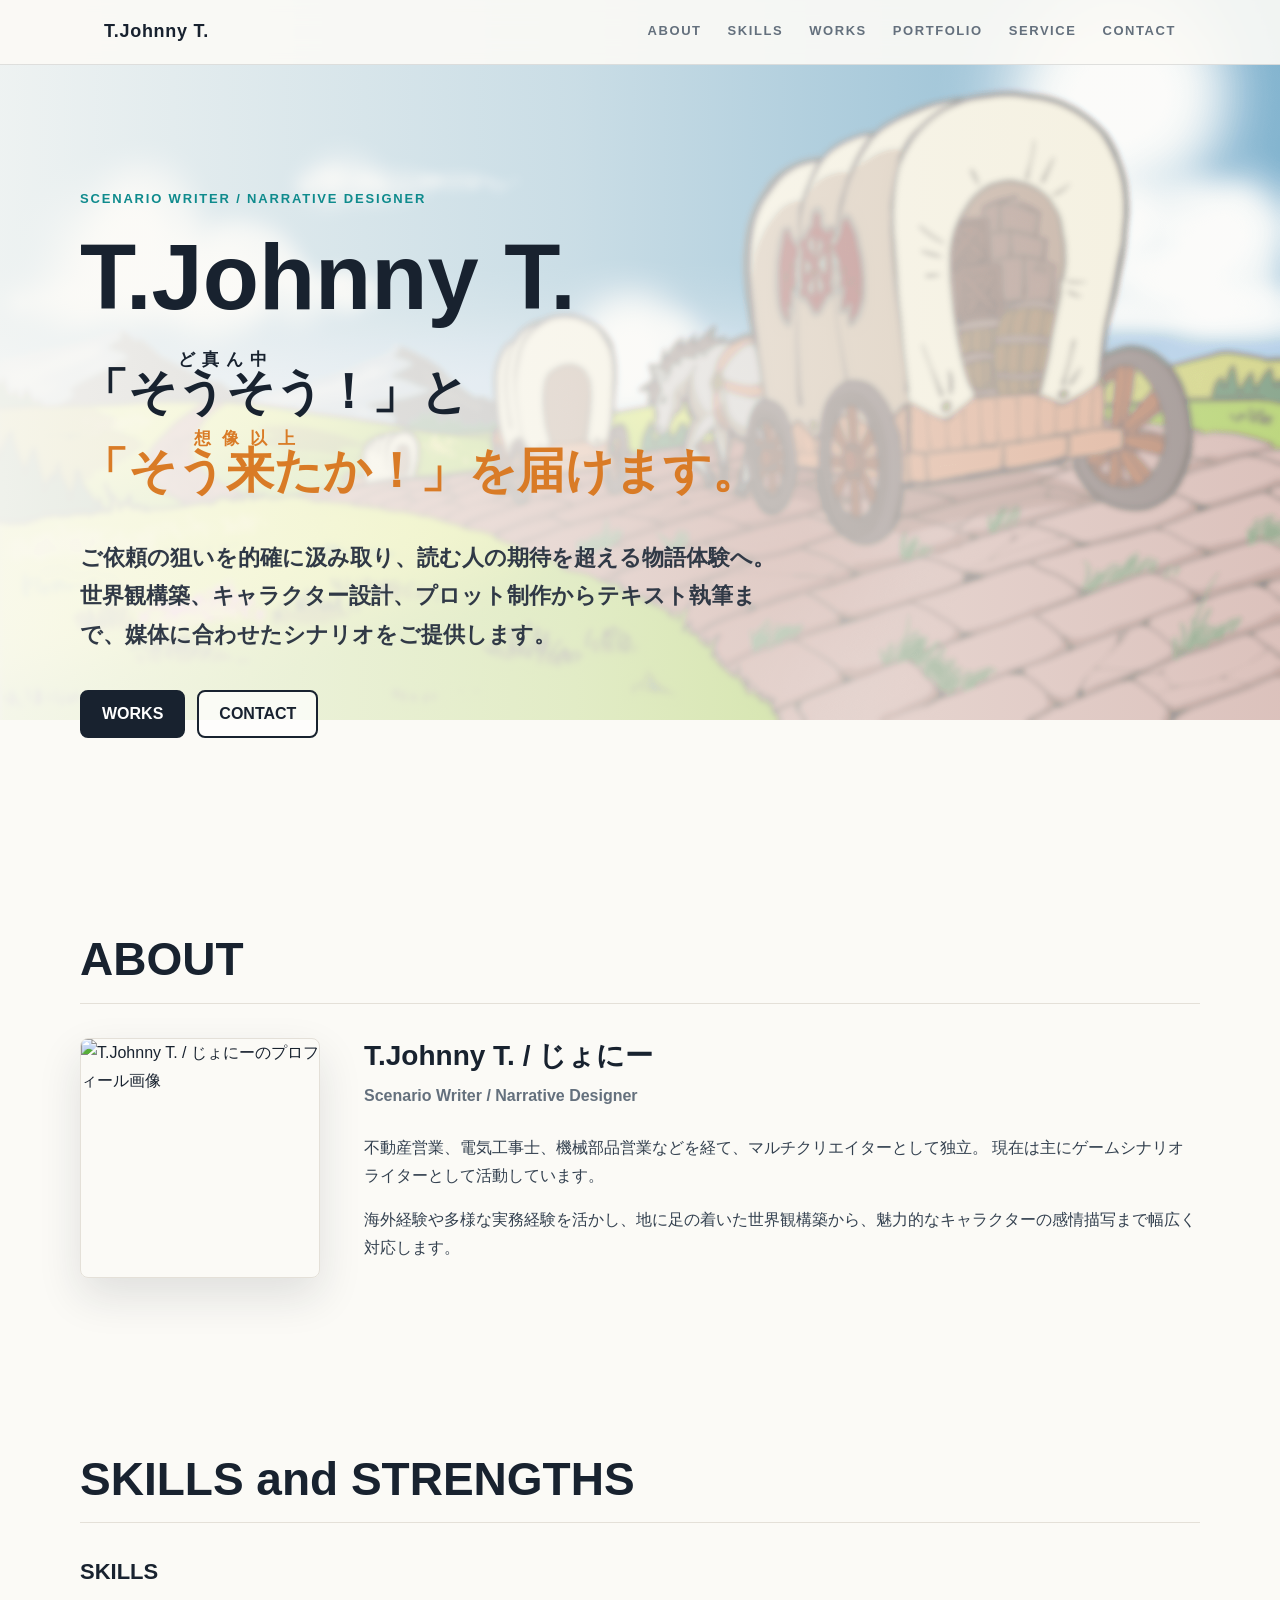
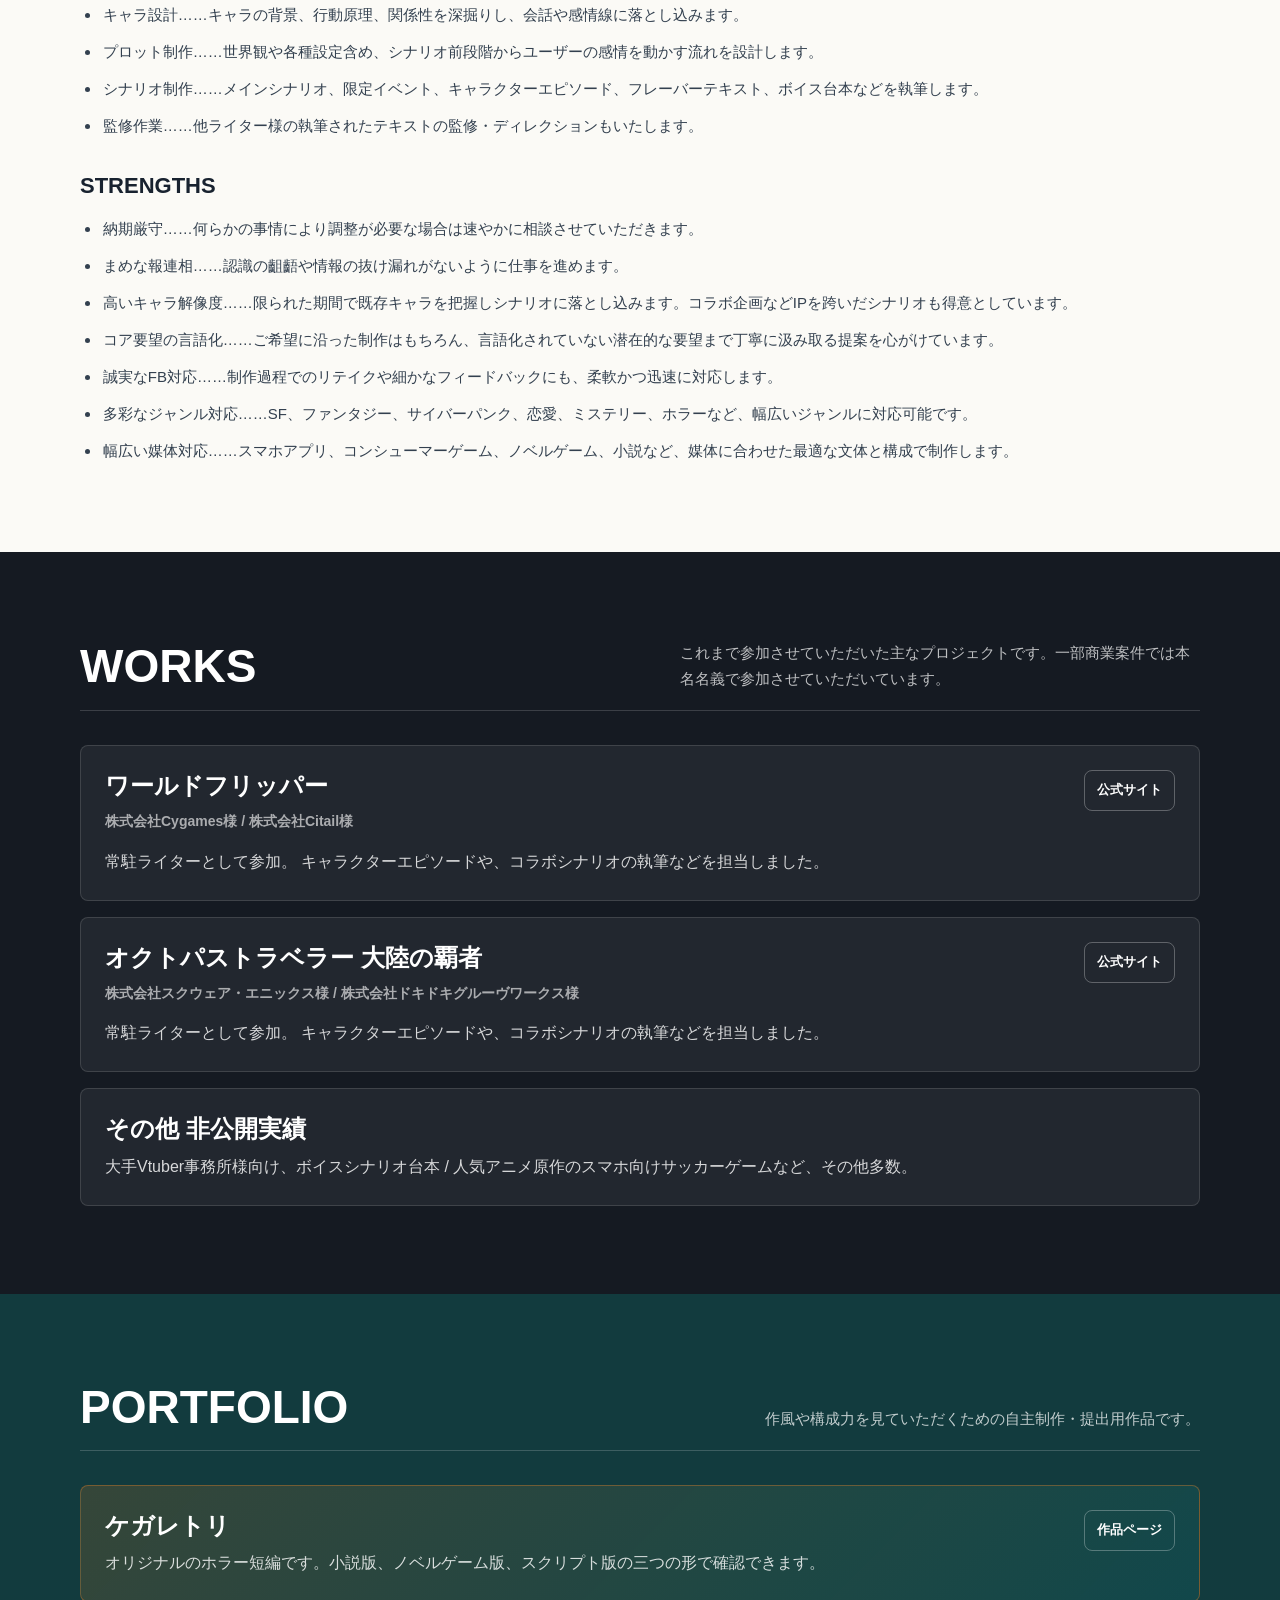
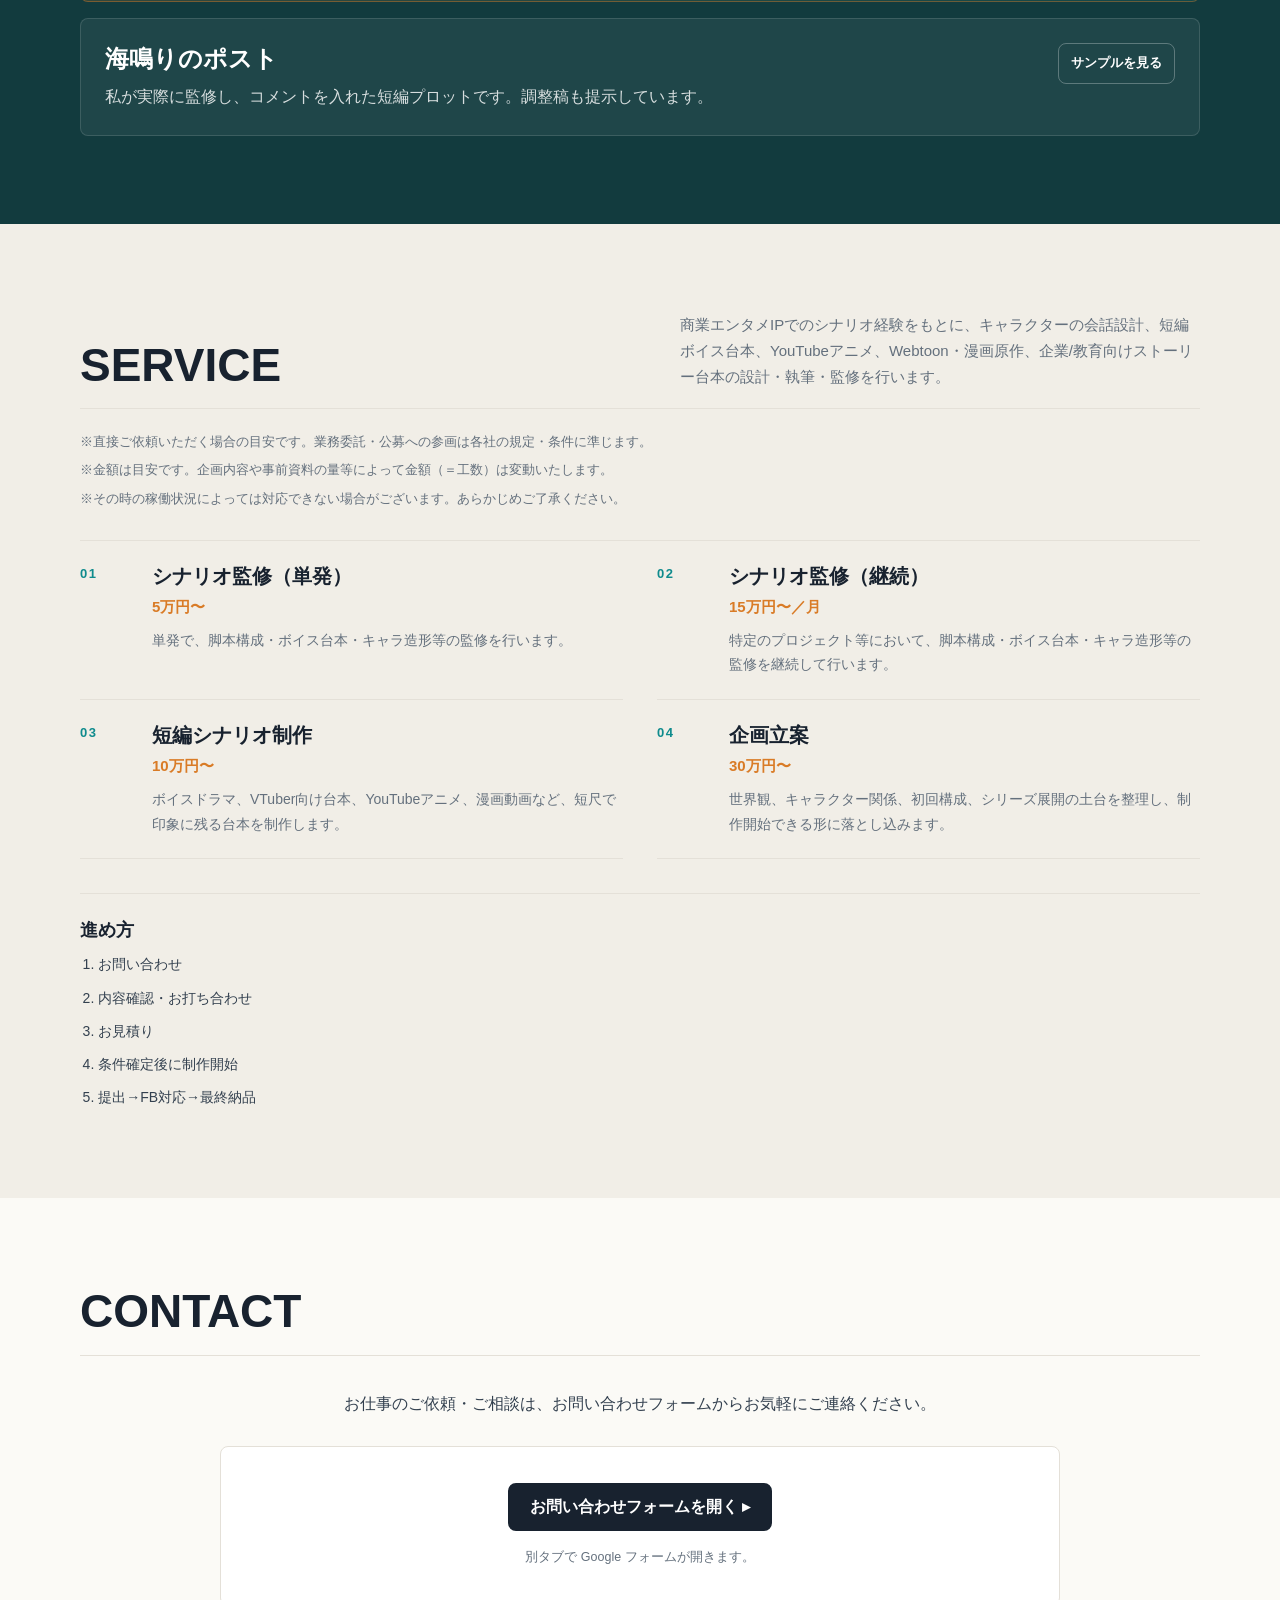
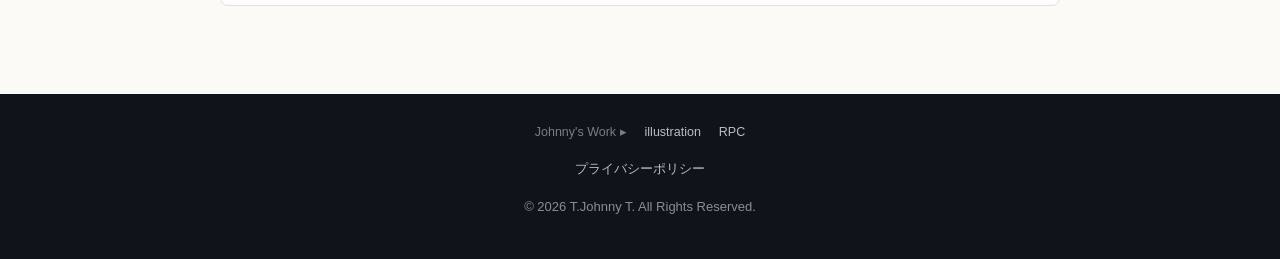
==== commit 1d81f359: "フッター文言を英語表記にし、ポリシーリンクに戻り先を指定 ・「イラスト」を illustration に変更 ・プライバシーポリシーのリンクに ?from=scenario を付与し、同じタブで開くよ" ====
--- a/index.html
+++ b/index.html
@@ -841,12 +841,14 @@
   <footer>
     <p class="ft-sister">
       <span class="ft-label">Johnny's Work ▸</span>
-      <a href="https://tak-johnny-t.github.io/illust/" target="_blank" rel="noopener">イラスト</a>
+      <a href="https://tak-johnny-t.github.io/illust/" target="_blank" rel="noopener">illustration</a>
       <a href="https://tak-johnny-t.github.io/rollplayingcomics/" target="_blank" rel="noopener">RPC</a>
     </p>
     <p class="ft-sister">
-      <!-- 3サイト共通のポリシー。RPCサイトに1本だけ置いている -->
-      <a href="https://tak-johnny-t.github.io/rollplayingcomics/privacy.html" target="_blank" rel="noopener">プライバシーポリシー</a>
+      <!-- 3サイト共通のポリシー。RPCサイトに1本だけ置いている。
+           ?from= でポリシー側の「戻る」の行き先がこのサイトになる。
+           同じタブで開くのは、ブラウザの戻るでも帰ってこられるようにするため -->
+      <a href="https://tak-johnny-t.github.io/rollplayingcomics/privacy.html?from=scenario">プライバシーポリシー</a>
     </p>
     <p>&copy; 2026 T.Johnny T. All Rights Reserved.</p>
   </footer>
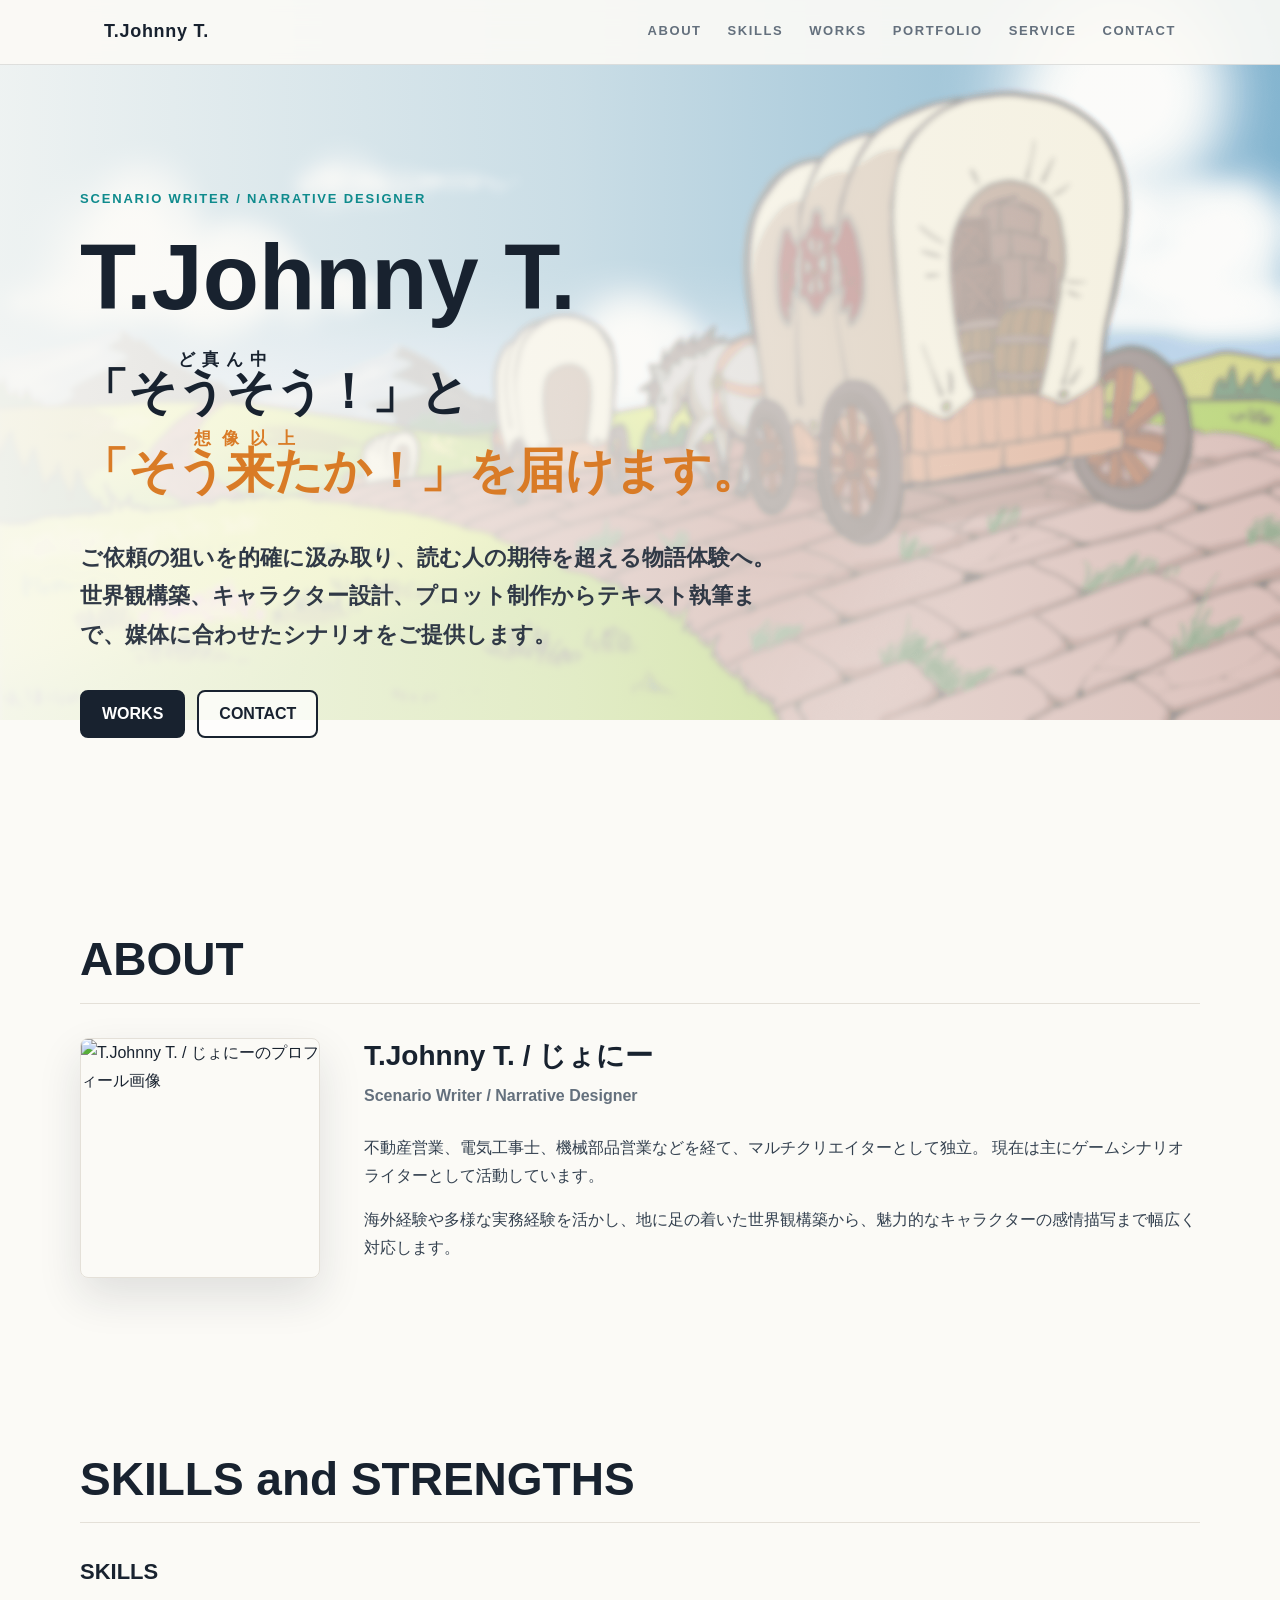
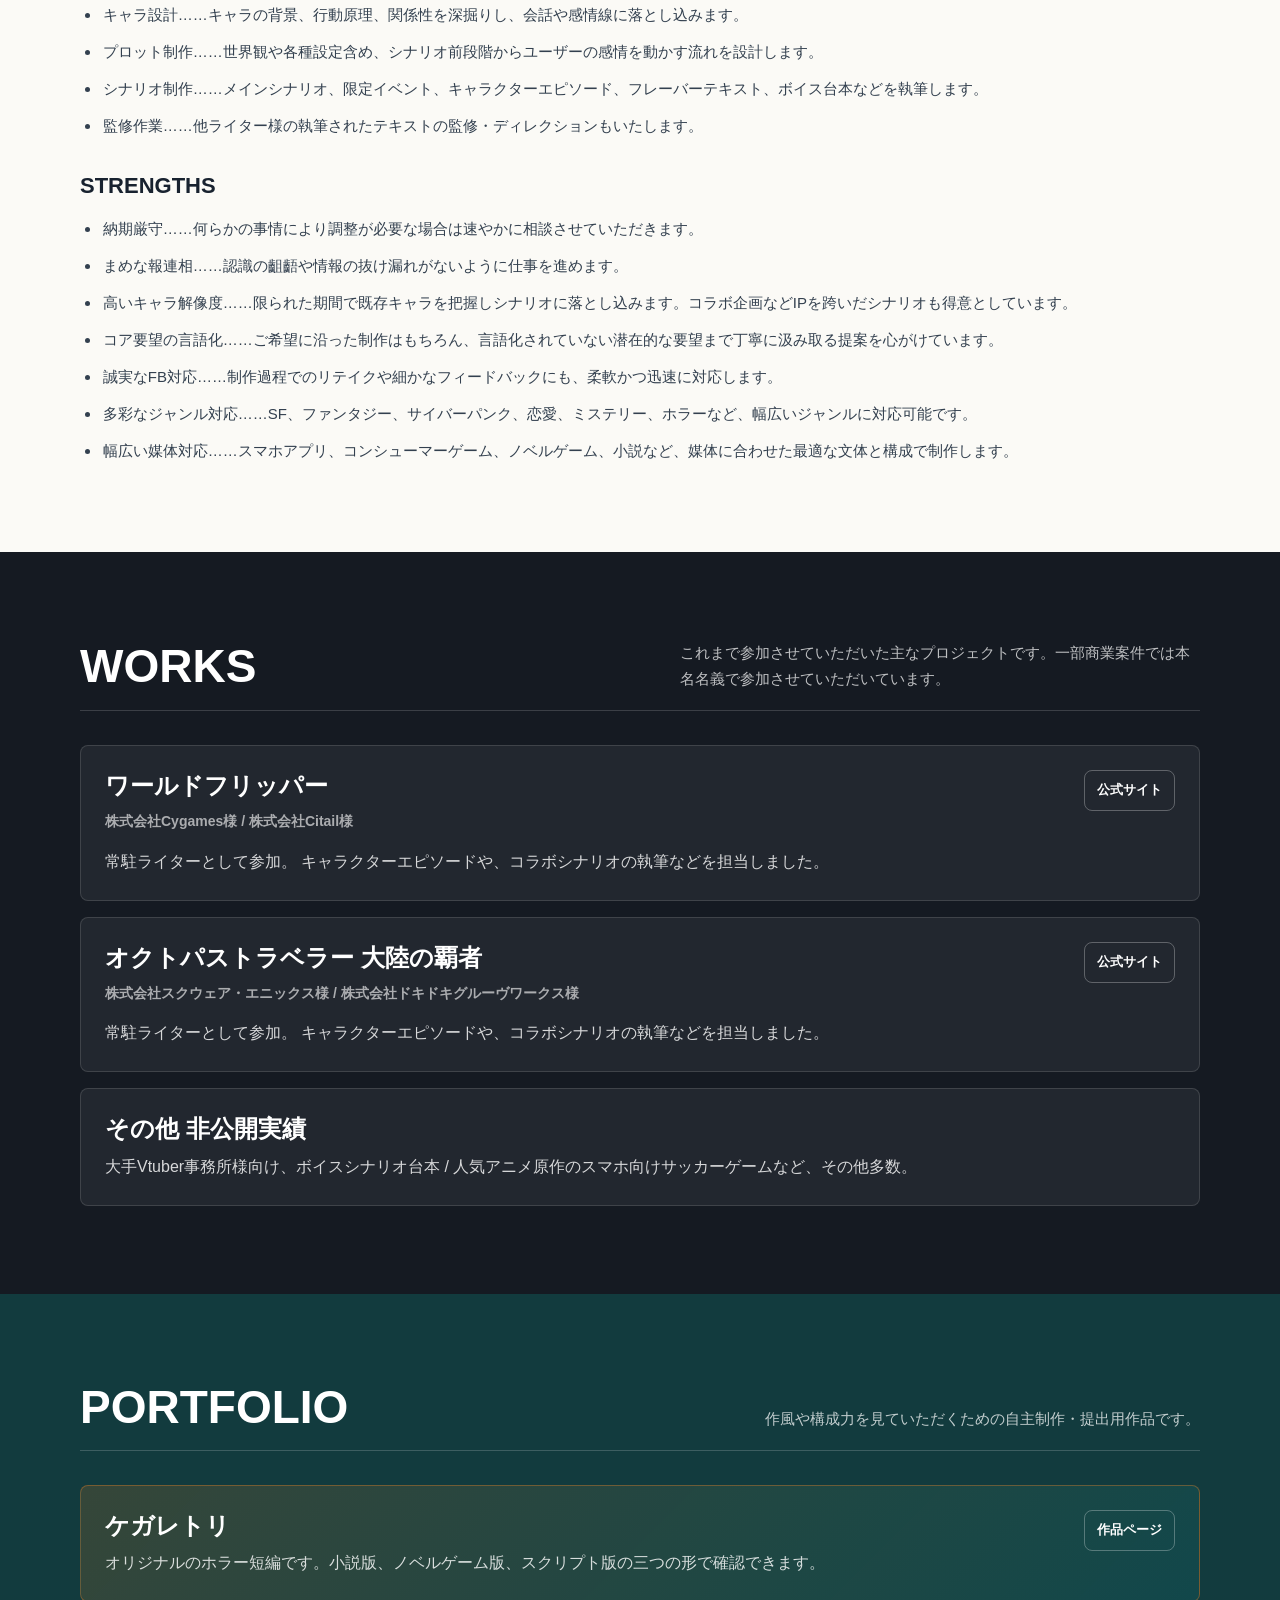
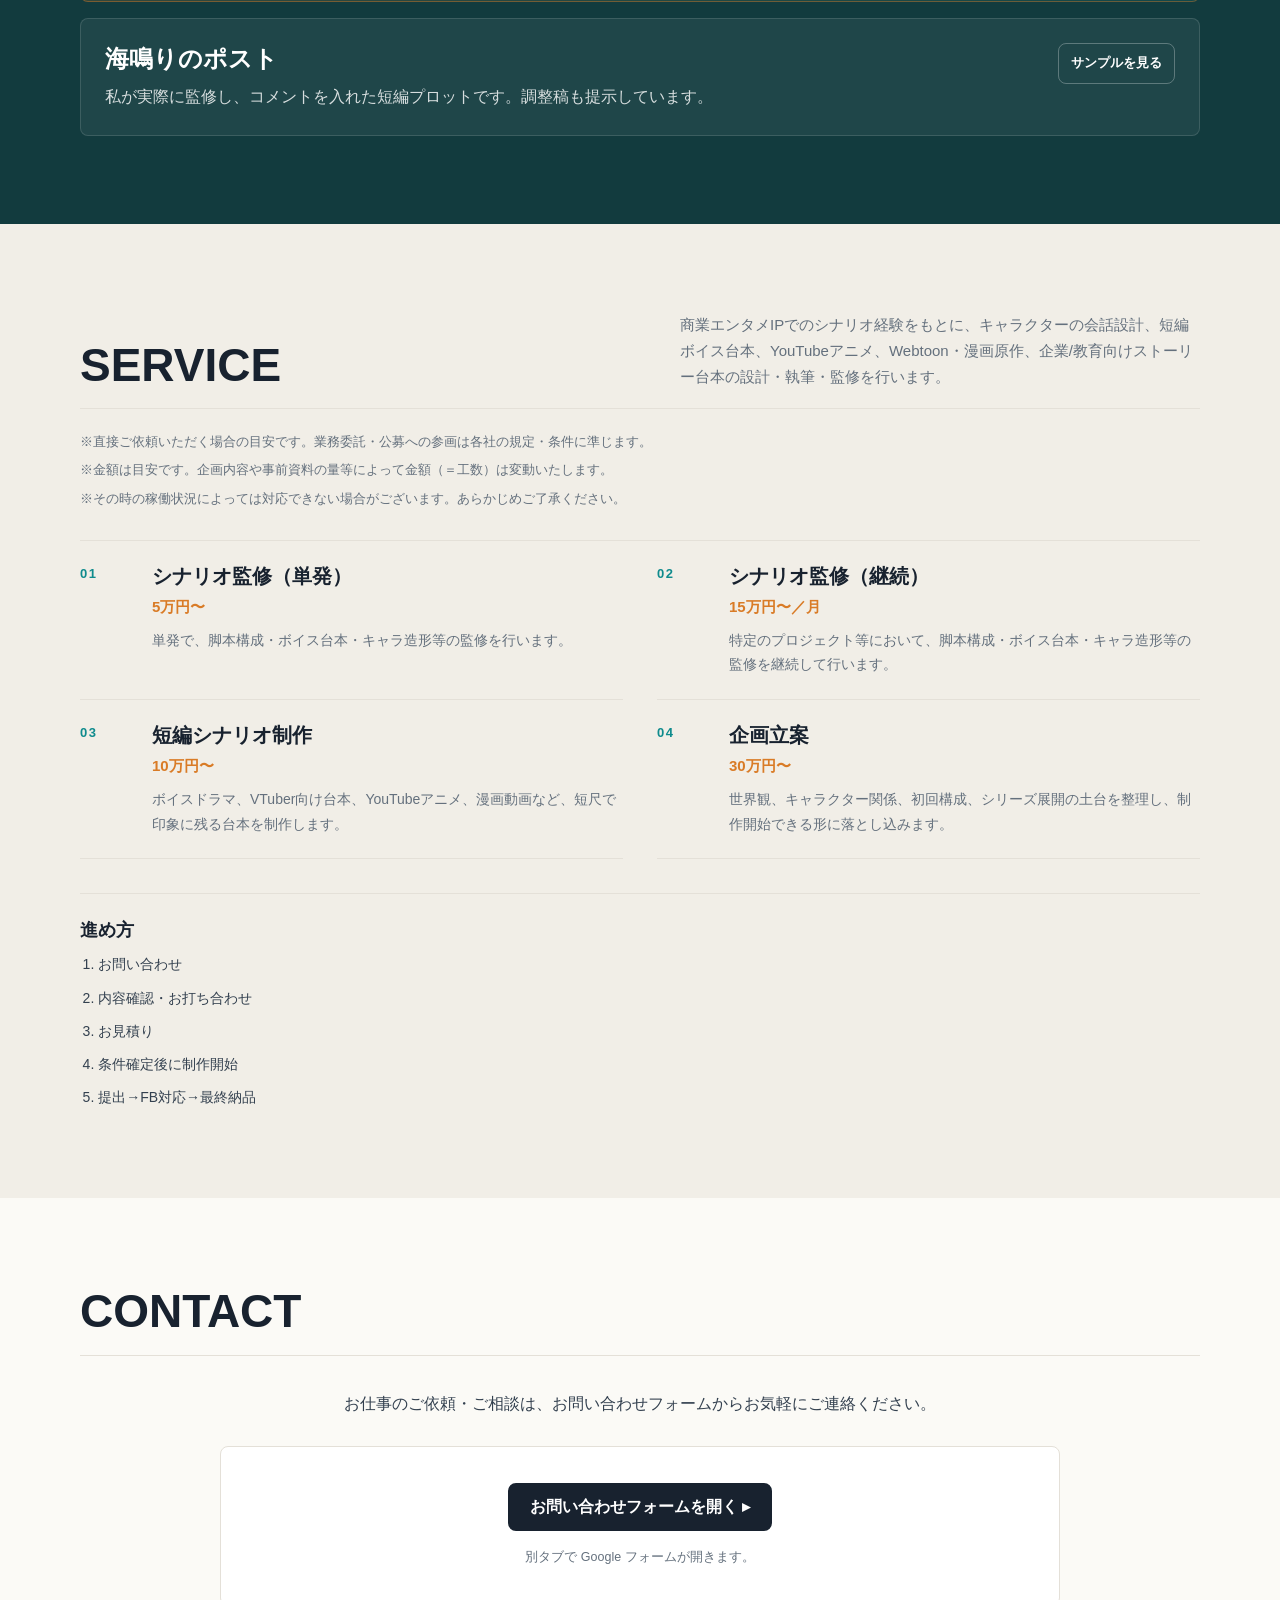
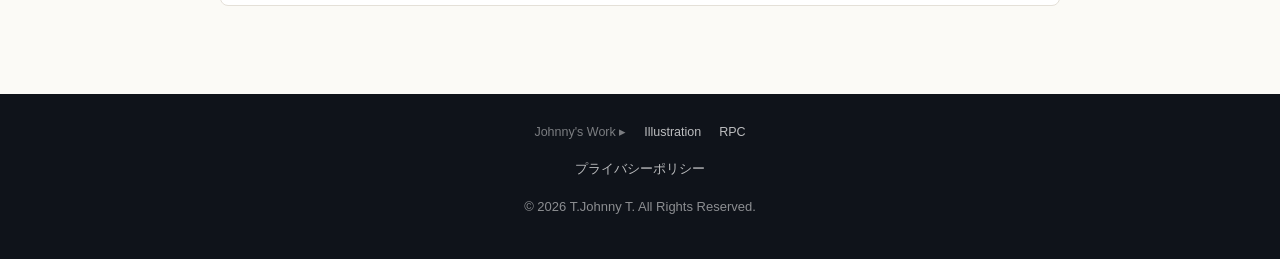
==== commit ddf5595a: "フッターのサイト名を頭大文字に（Illustration） Co-Authored-By: Claude Opus 4.8 <noreply@anthropic.com>" ====
--- a/index.html
+++ b/index.html
@@ -841,7 +841,7 @@
   <footer>
     <p class="ft-sister">
       <span class="ft-label">Johnny's Work ▸</span>
-      <a href="https://tak-johnny-t.github.io/illust/" target="_blank" rel="noopener">illustration</a>
+      <a href="https://tak-johnny-t.github.io/illust/" target="_blank" rel="noopener">Illustration</a>
       <a href="https://tak-johnny-t.github.io/rollplayingcomics/" target="_blank" rel="noopener">RPC</a>
     </p>
     <p class="ft-sister">
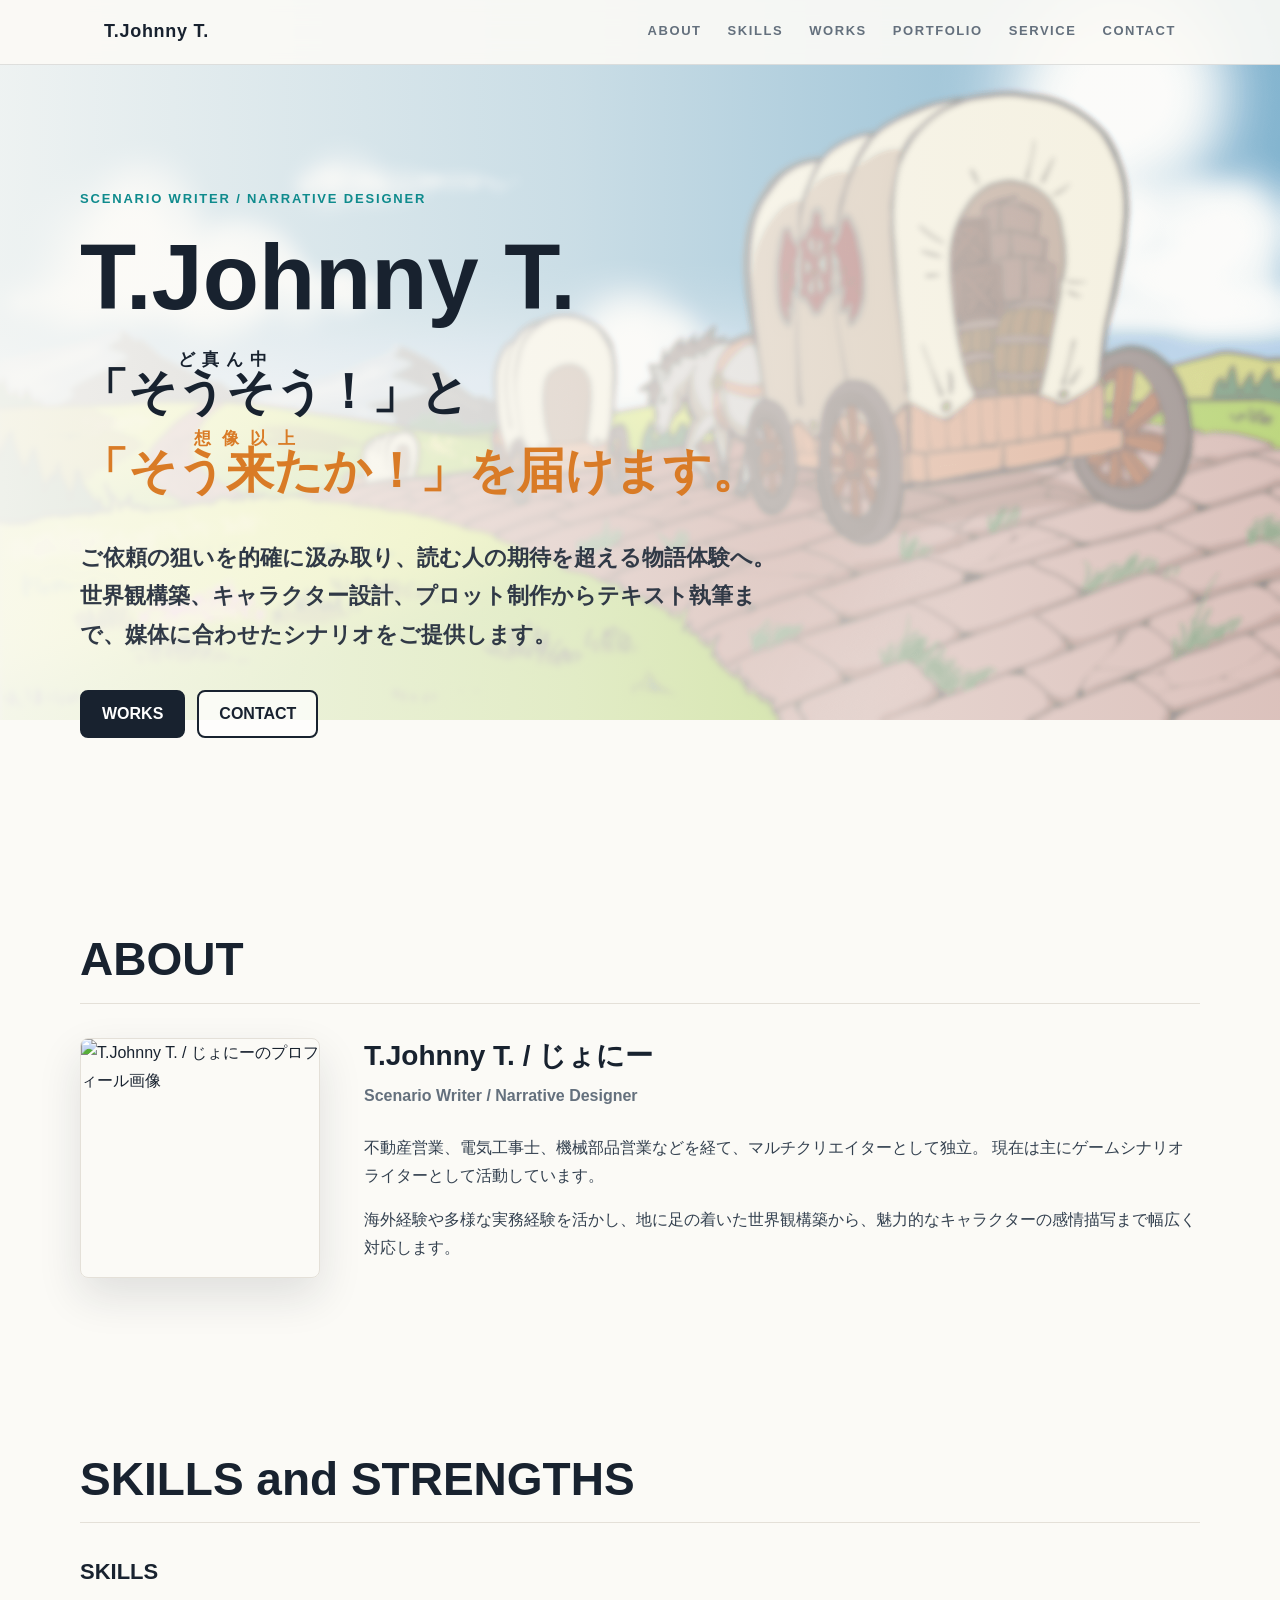
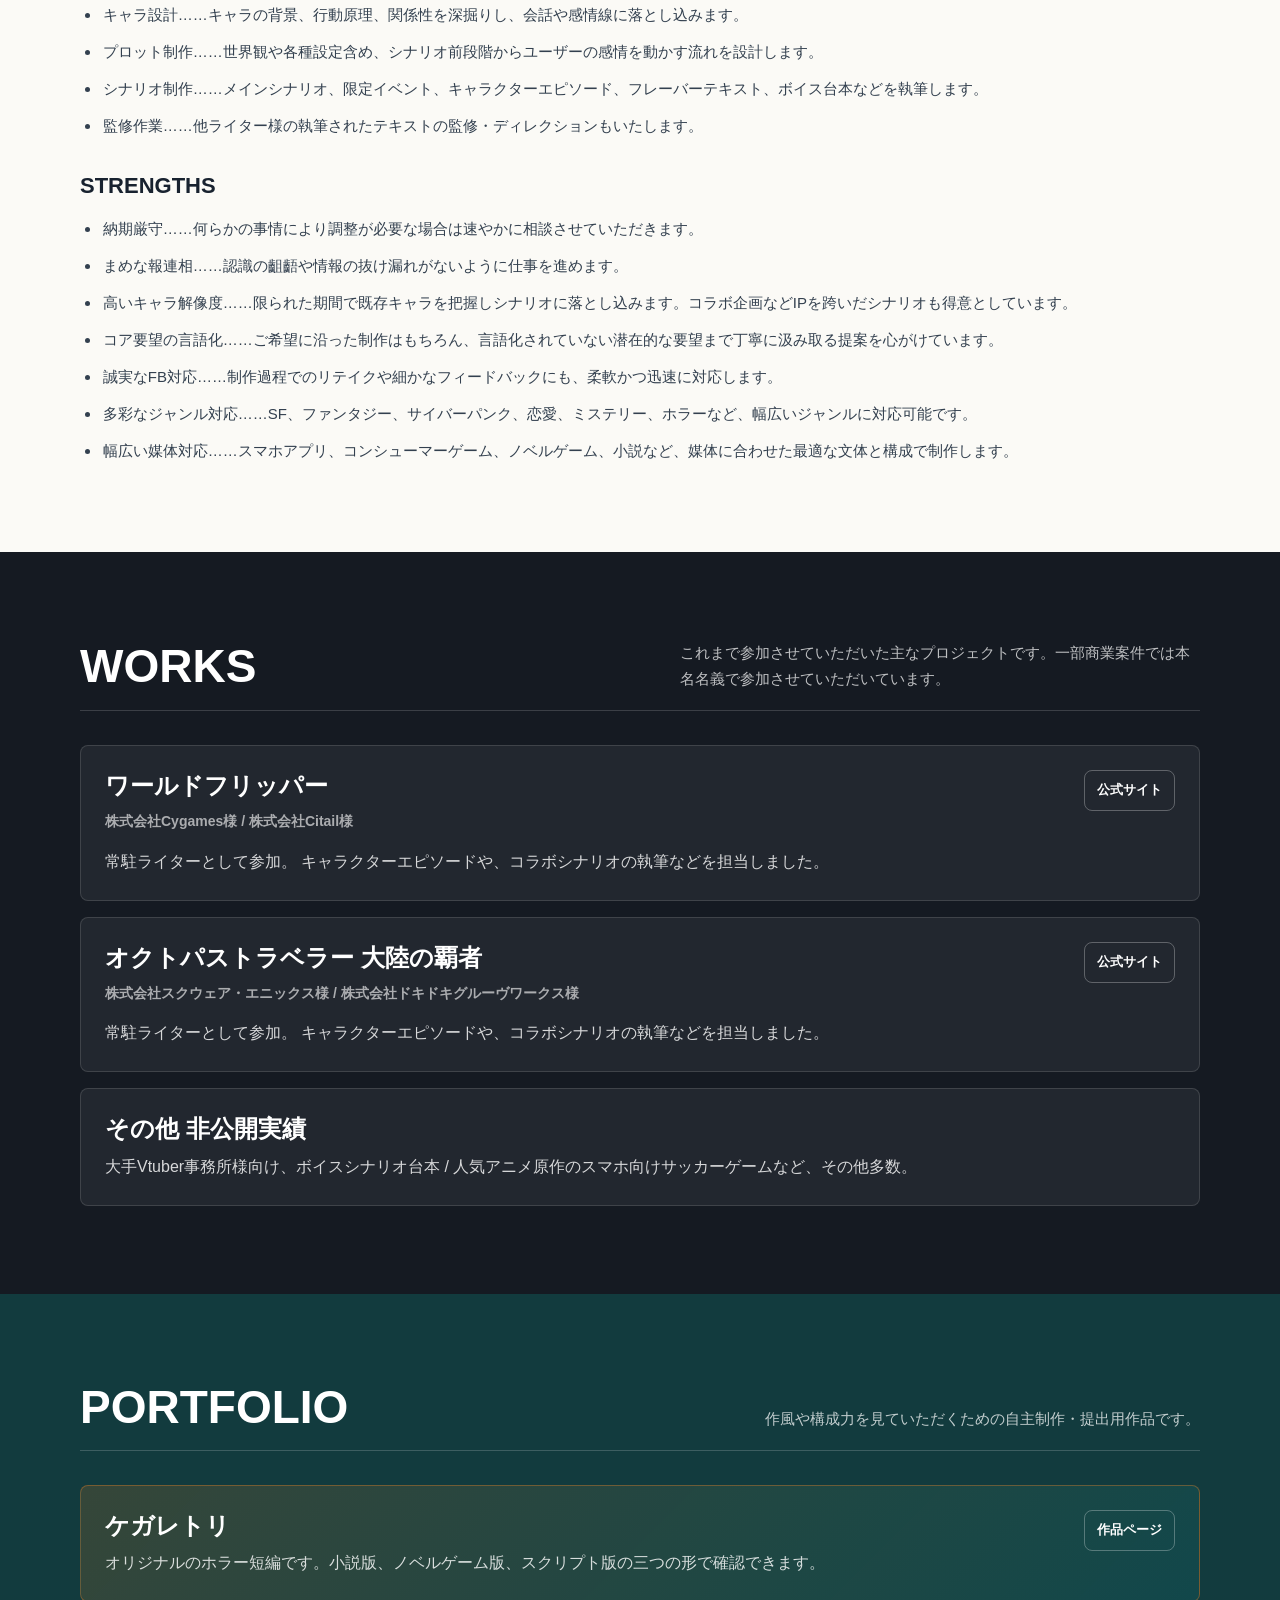
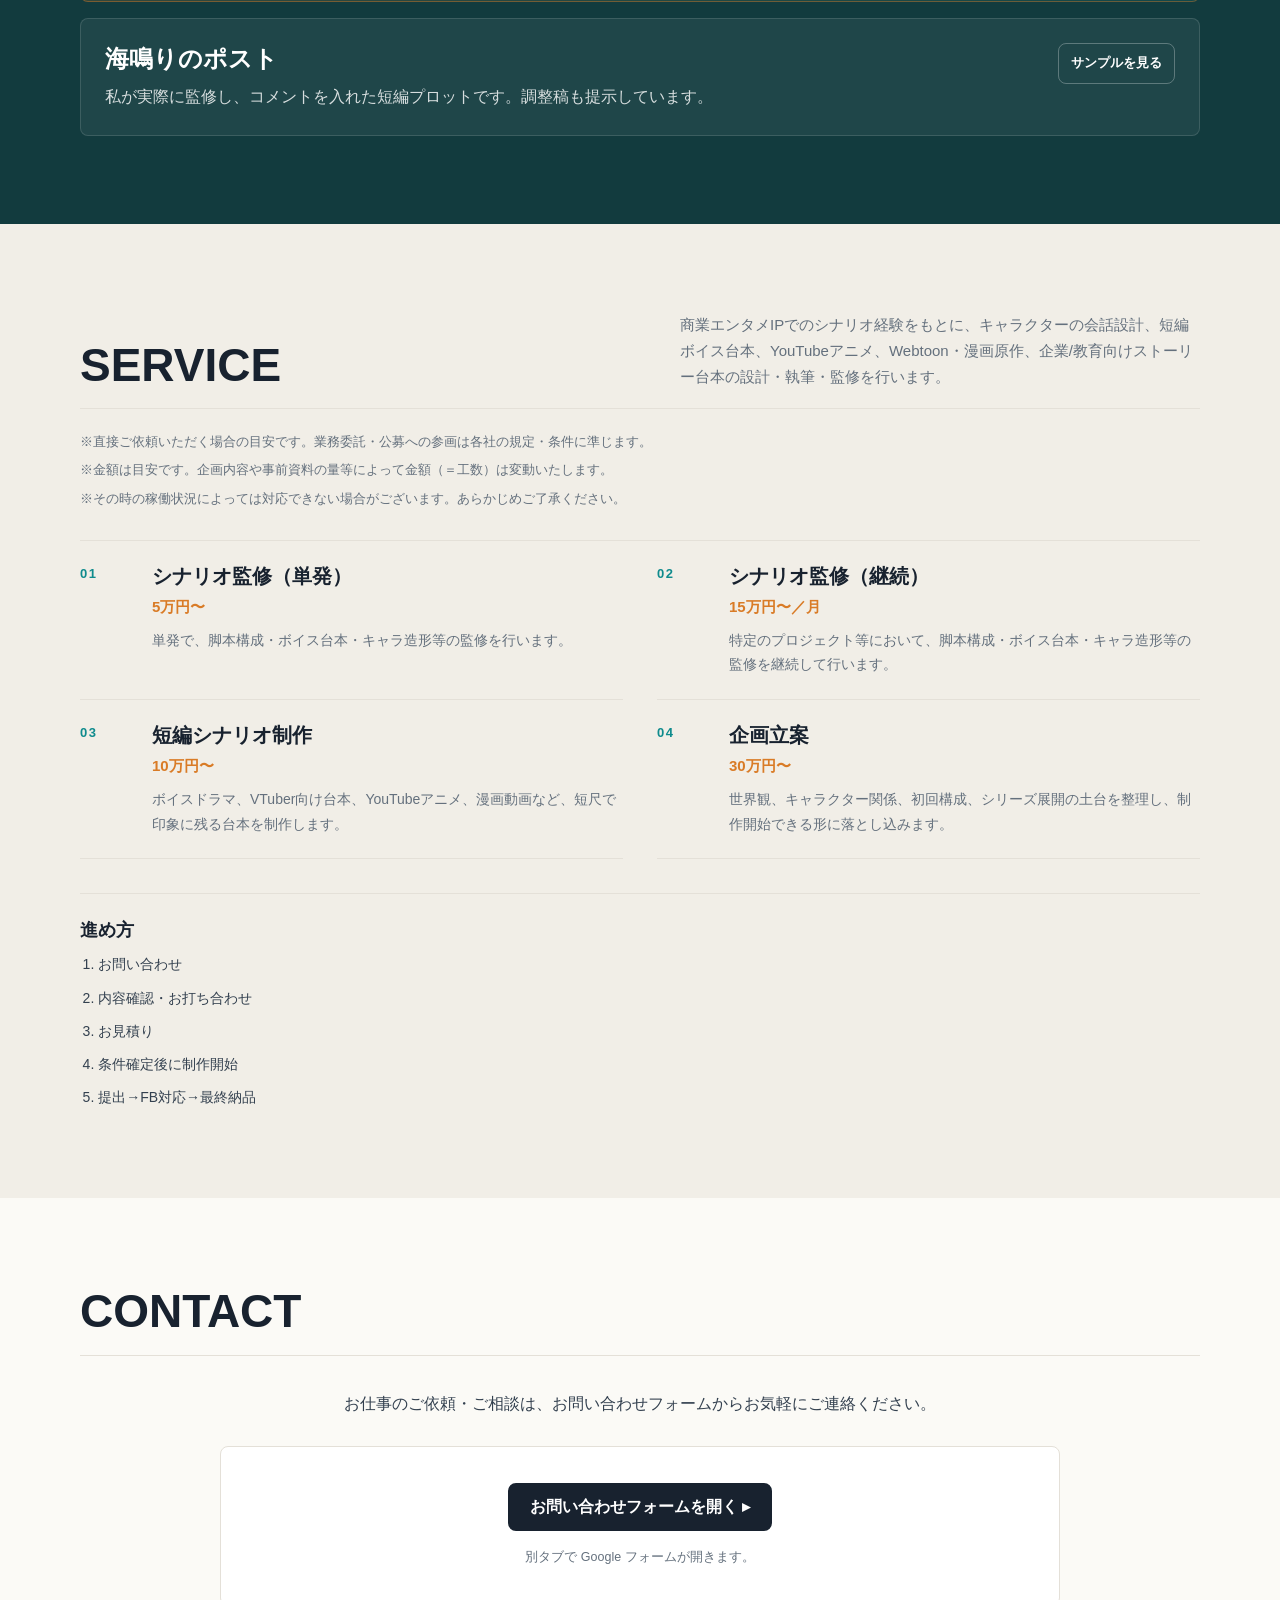
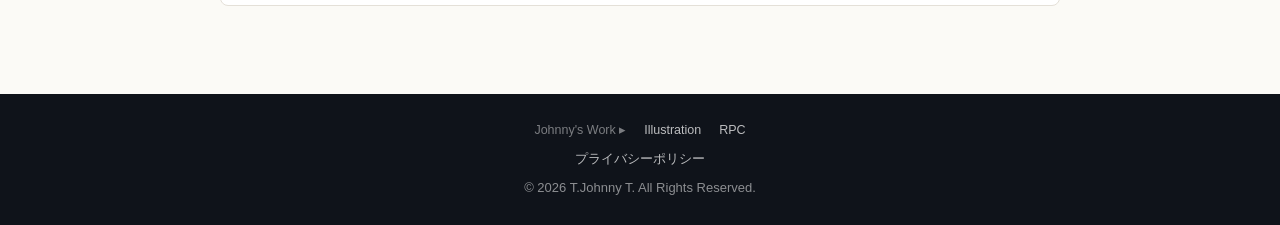
==== commit 6a783d61: "フッターの行間を詰めて3サイトで揃える ・pの既定マージンを0にし、行間を14pxから8pxに統一 ・行の高さを1.6に、上下パディングを28px→26pxに調整  Co-Authored-By: C" ====
--- a/index.html
+++ b/index.html
@@ -513,11 +513,17 @@
     }
 
     footer {
-      padding: 28px 24px;
+      padding: 26px 24px;
       background: #0f131a;
       color: rgba(255, 255, 255, .52);
       text-align: center;
       font-size: 13px;
+      line-height: 1.6;
+    }
+
+    /* 行間は .ft-sister の margin だけで作る。p の既定マージンが残ると二重になる */
+    footer p {
+      margin: 0;
     }
 
     .ft-sister {
@@ -525,7 +531,7 @@
       flex-wrap: wrap;
       gap: 18px;
       justify-content: center;
-      margin: 0 0 14px;
+      margin: 0 0 8px;
       font-size: 12.5px;
     }
 
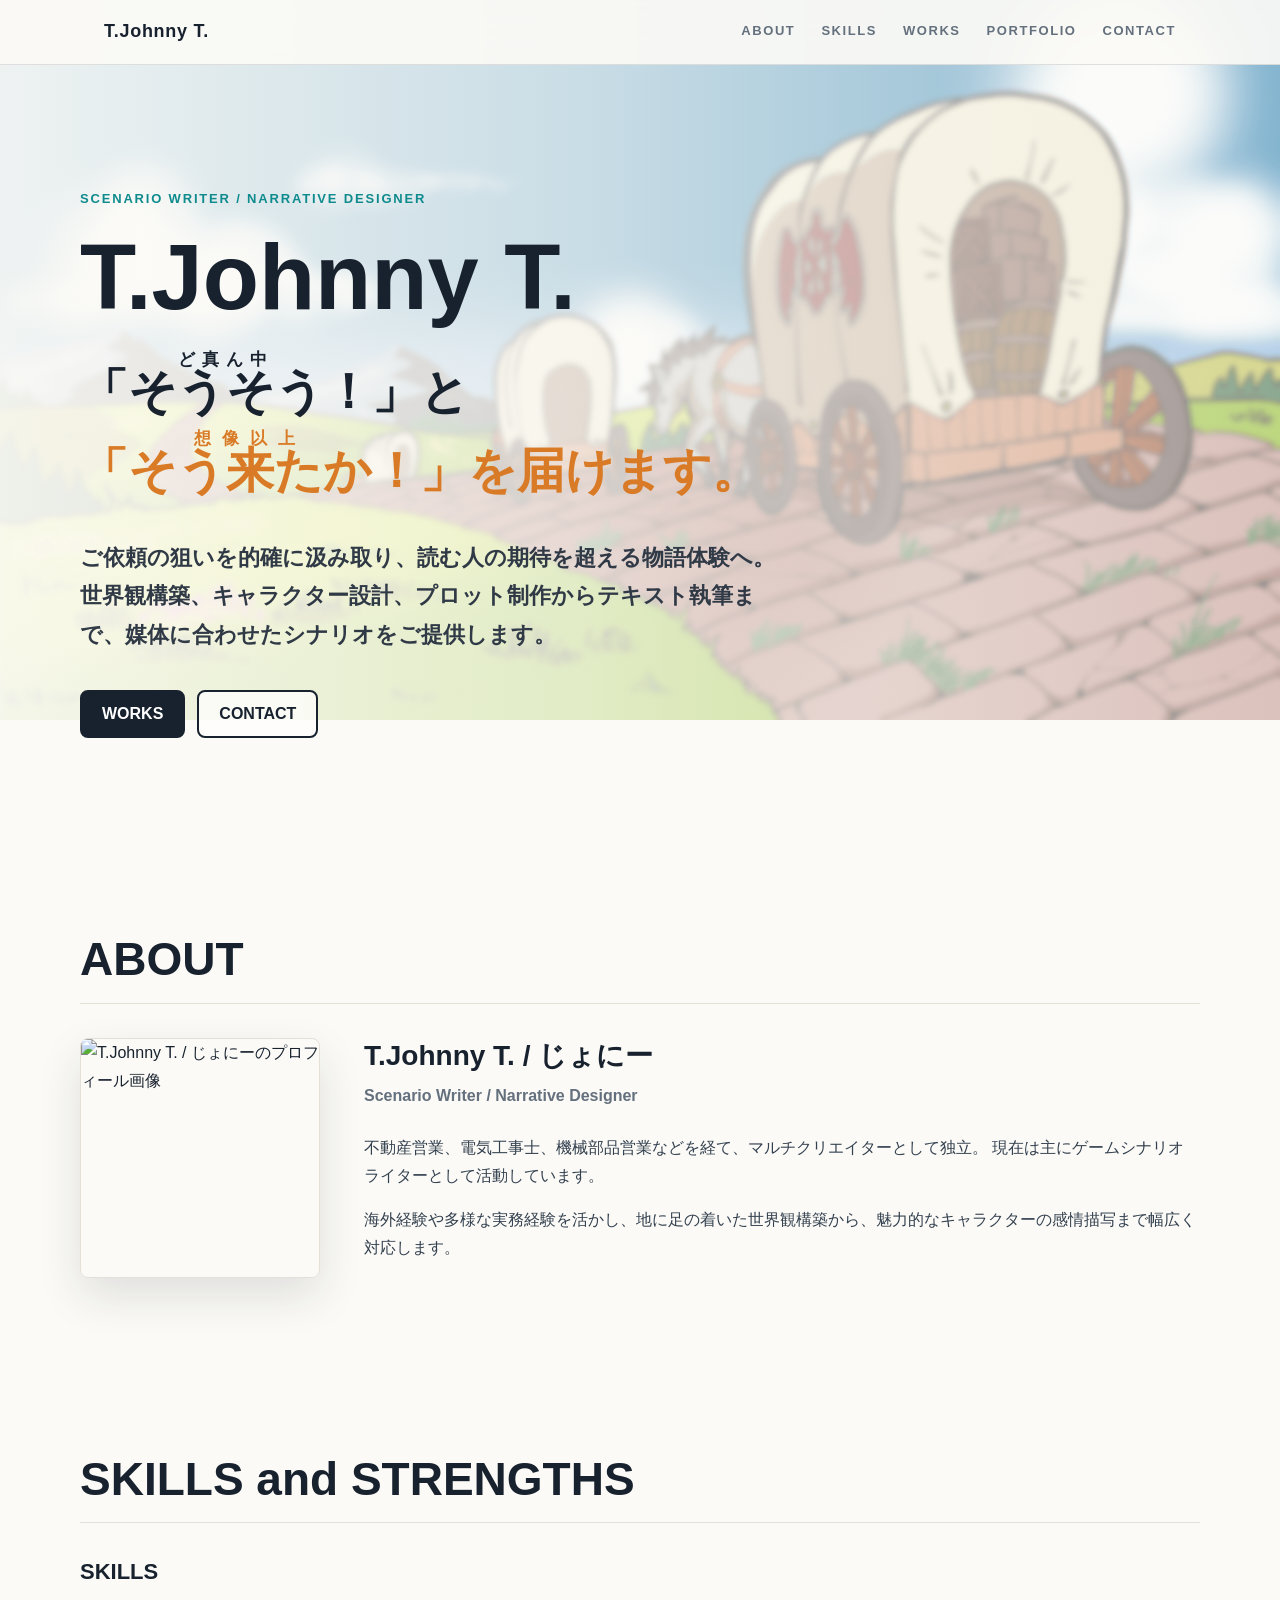
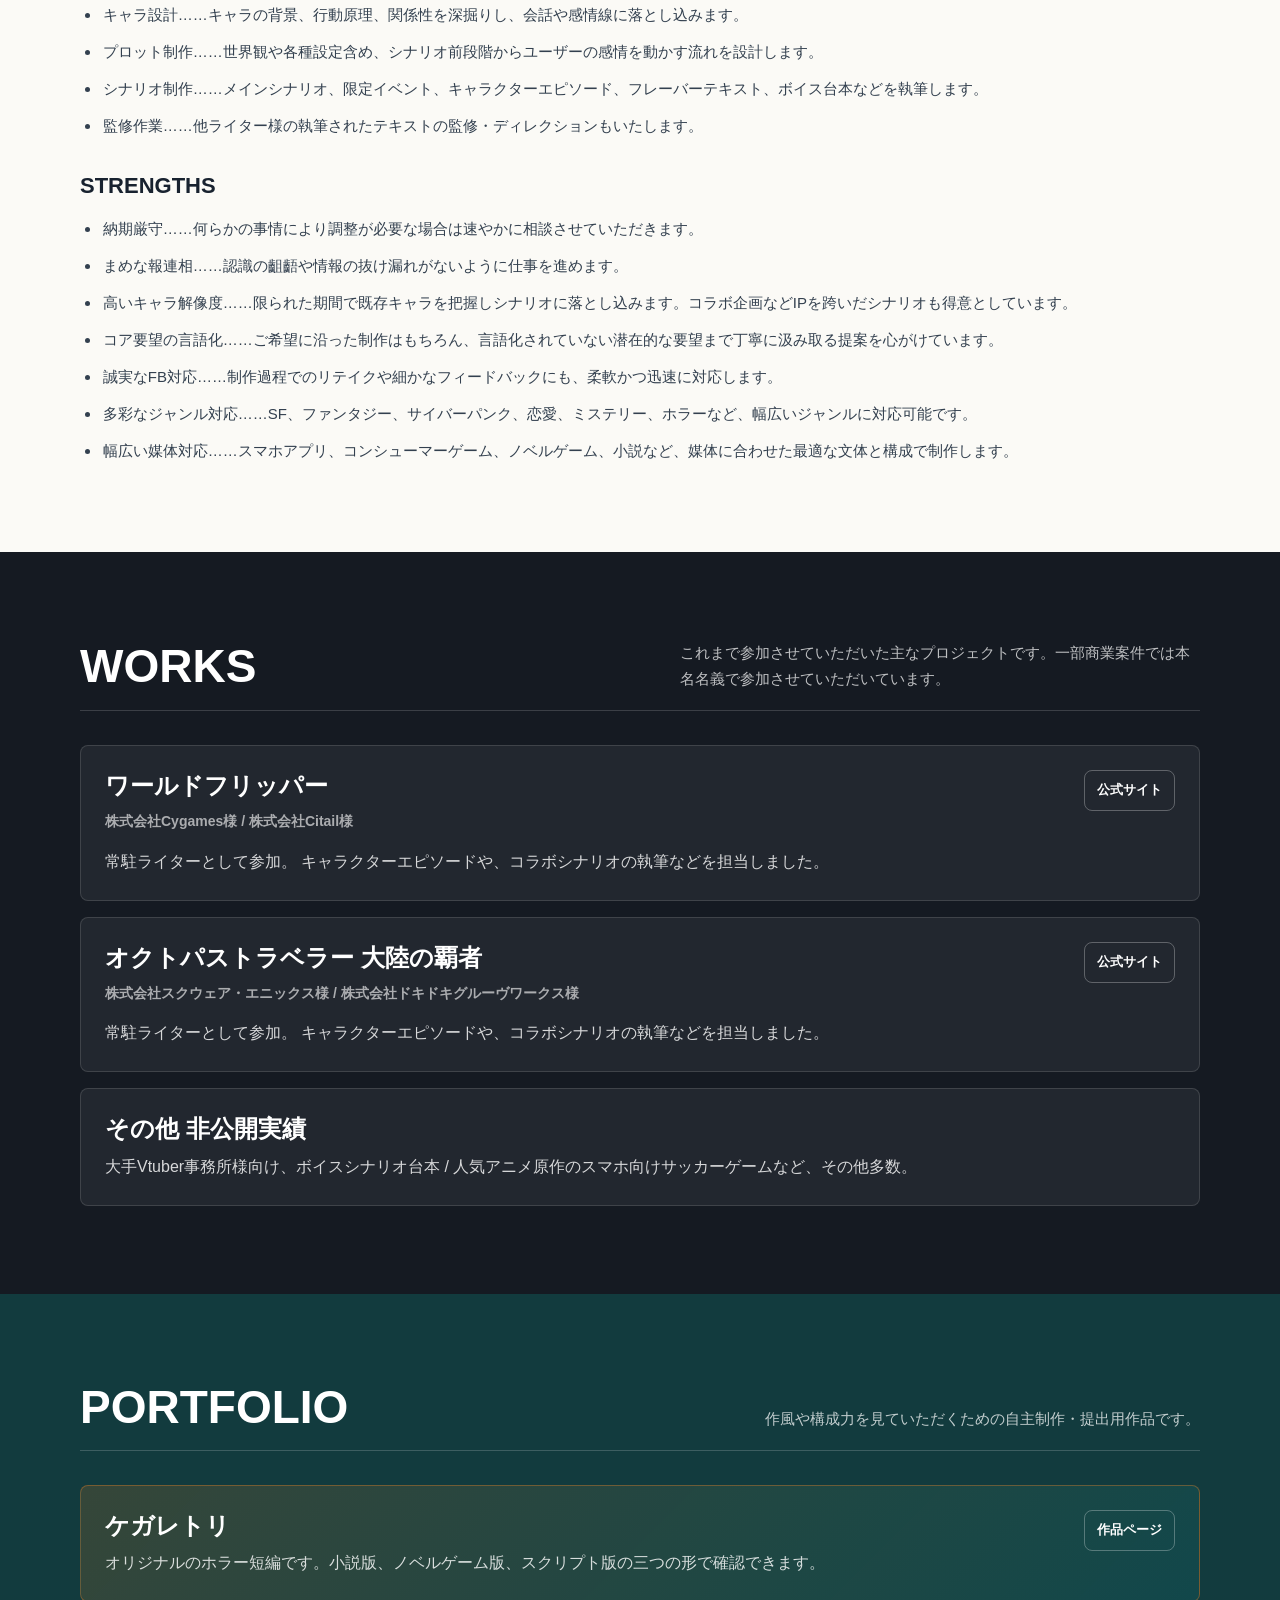
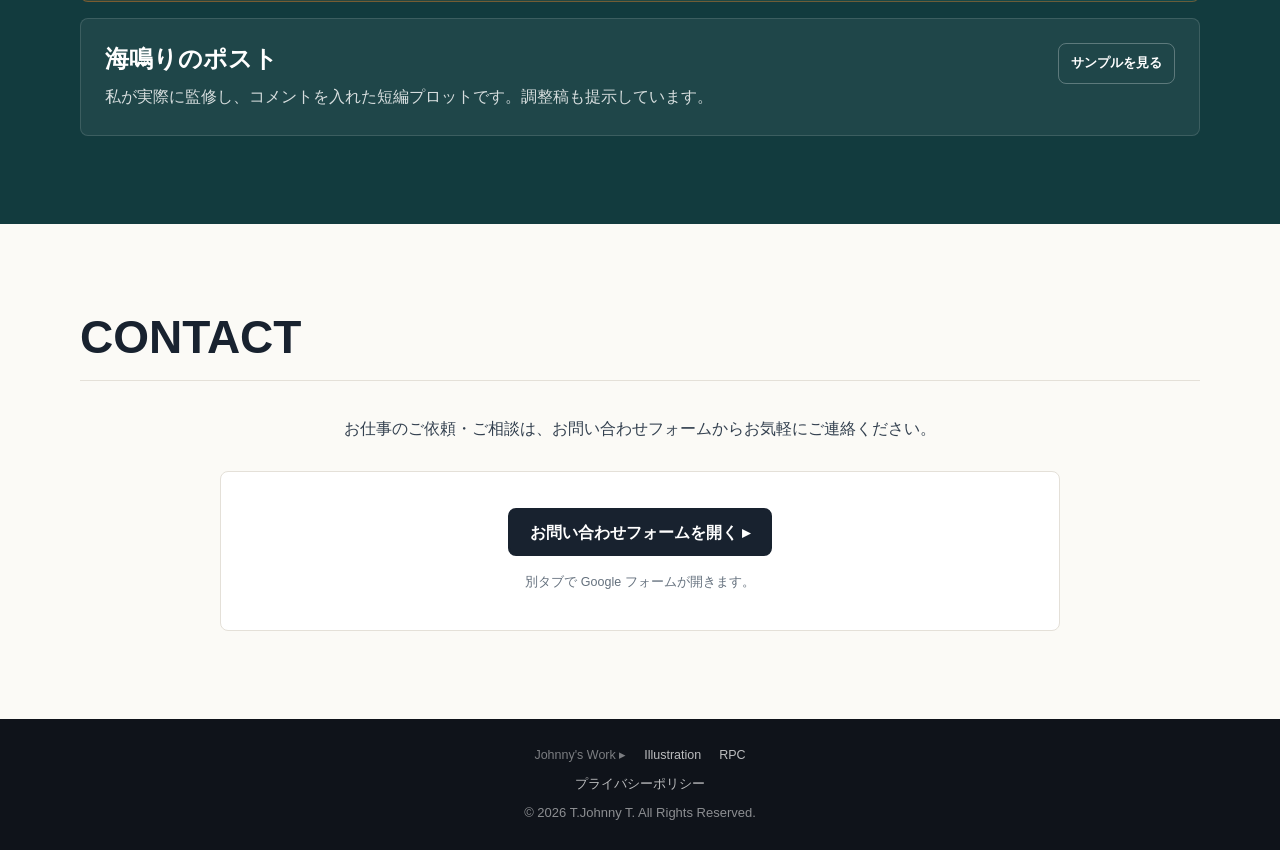
==== commit 67d2bceb: "SERVICEセクションを非表示（コメントアウト） ナビの SERVICE リンクとセクション本体をコメントアウトで非表示化。 削除はしていないため、コメント記号を外せば復元できる。  Co-Auth" ====
--- a/index.html
+++ b/index.html
@@ -7,8 +7,8 @@
   <meta property="og:title" content="T.Johnny T. | Scenario & Story Portfolio">
   <meta property="og:description" content="世界観構築、キャラクター設計、プロット制作からテキスト執筆まで、媒体に合わせたシナリオをご提供します。">
   <meta property="og:type" content="website">
-  <meta property="og:url" content="https://tak-johnny-t.github.io/my-portfolio/">
-  <meta property="og:image" content="https://tak-johnny-t.github.io/my-portfolio/heroimage.png">
+  <meta property="og:url" content="https://scenario.ro-lling.com/">
+  <meta property="og:image" content="https://scenario.ro-lling.com/heroimage.png">
   <meta property="og:site_name" content="T.Johnny T. | Scenario & Story Portfolio">
   <meta name="twitter:card" content="summary_large_image">
   <title>T.Johnny T. | Scenario & Story Portfolio</title>
@@ -600,7 +600,9 @@
         <a href="#skills">SKILLS</a>
         <a href="#works">WORKS</a>
         <a href="#portfolio">PORTFOLIO</a>
+        <!-- SERVICEセクション非表示中（2026-07-25）: 再開するときはこのコメントを外す
         <a href="#service">SERVICE</a>
+        -->
         <a href="#contact">CONTACT</a>
       </nav>
     </div>
@@ -761,6 +763,7 @@
       </div>
     </section>
 
+    <!-- SERVICEセクション非表示中（2026-07-25）: 再開するときはこのコメント（下の閉じタグまで）を外す
     <section id="service" class="service">
       <div class="section-inner">
         <div class="section-heading">
@@ -824,6 +827,7 @@
         </div>
       </div>
     </section>
+    -->
 
     <section id="contact">
       <div class="section-inner">
@@ -847,14 +851,14 @@
   <footer>
     <p class="ft-sister">
       <span class="ft-label">Johnny's Work ▸</span>
-      <a href="https://tak-johnny-t.github.io/illust/" target="_blank" rel="noopener">Illustration</a>
-      <a href="https://tak-johnny-t.github.io/rollplayingcomics/" target="_blank" rel="noopener">RPC</a>
+      <a href="https://illust.ro-lling.com/" target="_blank" rel="noopener">Illustration</a>
+      <a href="https://rollplayingcomics.com/" target="_blank" rel="noopener">RPC</a>
     </p>
     <p class="ft-sister">
       <!-- 3サイト共通のポリシー。RPCサイトに1本だけ置いている。
            ?from= でポリシー側の「戻る」の行き先がこのサイトになる。
            同じタブで開くのは、ブラウザの戻るでも帰ってこられるようにするため -->
-      <a href="https://tak-johnny-t.github.io/rollplayingcomics/privacy.html?from=scenario">プライバシーポリシー</a>
+      <a href="https://rollplayingcomics.com/privacy.html?from=scenario">プライバシーポリシー</a>
     </p>
     <p>&copy; 2026 T.Johnny T. All Rights Reserved.</p>
   </footer>
